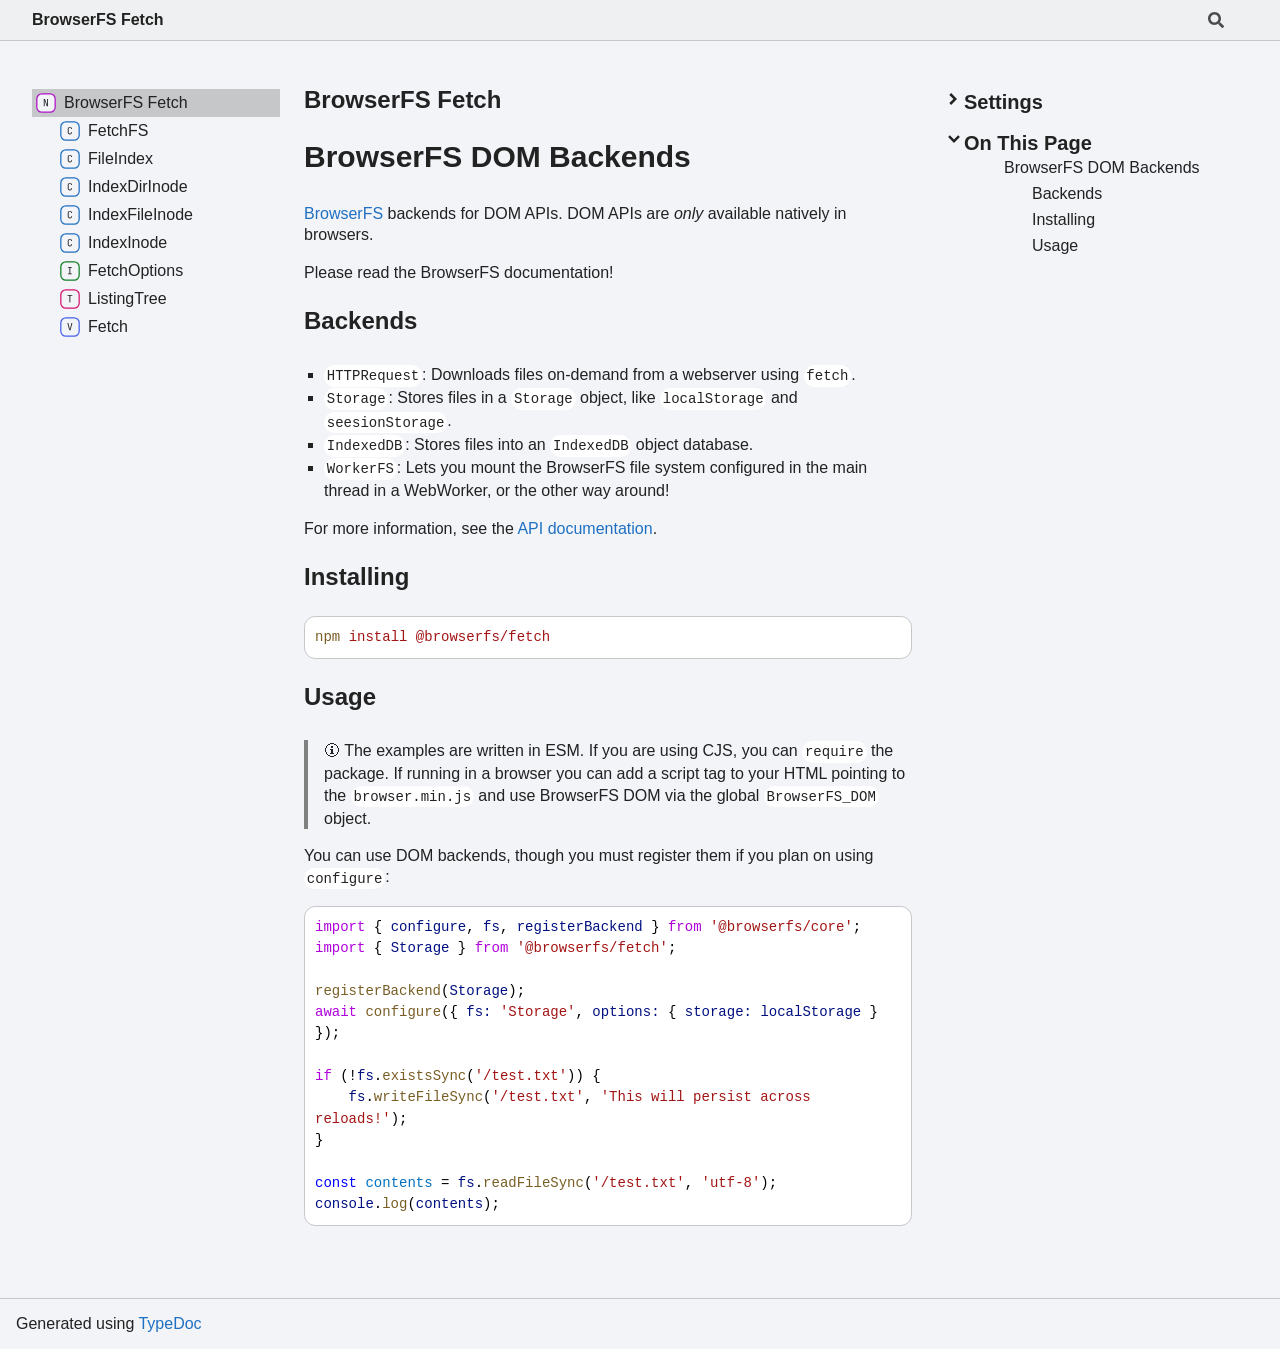
==== index.html @ c948e06c "deploy: 701bb5049a7a22f2210afc80b01f58d5bd161c56" ====
<!DOCTYPE html><html class="default" lang="en"><head><meta charSet="utf-8"/><meta http-equiv="x-ua-compatible" content="IE=edge"/><title>BrowserFS Fetch</title><meta name="description" content="Documentation for BrowserFS Fetch"/><meta name="viewport" content="width=device-width, initial-scale=1"/><link rel="stylesheet" href="assets/style.css"/><link rel="stylesheet" href="assets/highlight.css"/><script defer src="assets/main.js"></script><script async src="assets/search.js" id="tsd-search-script"></script><script async src="assets/navigation.js" id="tsd-nav-script"></script></head><body><script>document.documentElement.dataset.theme = localStorage.getItem("tsd-theme") || "os"</script><header class="tsd-page-toolbar">
<div class="tsd-toolbar-contents container">
<div class="table-cell" id="tsd-search" data-base=".">
<div class="field"><label for="tsd-search-field" class="tsd-widget tsd-toolbar-icon search no-caption"><svg width="16" height="16" viewBox="0 0 16 16" fill="none"><use href="#icon-search"></use></svg></label><input type="text" id="tsd-search-field" aria-label="Search"/></div>
<div class="field">
<div id="tsd-toolbar-links"></div></div>
<ul class="results">
<li class="state loading">Preparing search index...</li>
<li class="state failure">The search index is not available</li></ul><a href="index.html" class="title">BrowserFS Fetch</a></div>
<div class="table-cell" id="tsd-widgets"><a href="#" class="tsd-widget tsd-toolbar-icon menu no-caption" data-toggle="menu" aria-label="Menu"><svg width="16" height="16" viewBox="0 0 16 16" fill="none"><use href="#icon-menu"></use></svg></a></div></div></header>
<div class="container container-main">
<div class="col-content">
<div class="tsd-page-title">
<h2>BrowserFS Fetch</h2></div>
<div class="tsd-panel tsd-typography"><a id="md:browserfs-dom-backends" class="tsd-anchor"></a><h1><a href="#md:browserfs-dom-backends">BrowserFS DOM Backends</a></h1><p><a href="https://github.com/browser-fs/core">BrowserFS</a> backends for DOM APIs. DOM APIs are <em>only</em> available natively in browsers.</p>
<p>Please read the BrowserFS documentation!</p>
<a id="md:backends" class="tsd-anchor"></a><h2><a href="#md:backends">Backends</a></h2><ul>
<li><code>HTTPRequest</code>: Downloads files on-demand from a webserver using <code>fetch</code>.</li>
<li><code>Storage</code>: Stores files in a <code>Storage</code> object, like <code>localStorage</code> and <code>seesionStorage</code>.</li>
<li><code>IndexedDB</code>: Stores files into an <code>IndexedDB</code> object database.</li>
<li><code>WorkerFS</code>: Lets you mount the BrowserFS file system configured in the main thread in a WebWorker, or the other way around!</li>
</ul>
<p>For more information, see the <a href="https://browser-fs.github.io/dom">API documentation</a>.</p>
<a id="md:installing" class="tsd-anchor"></a><h2><a href="#md:installing">Installing</a></h2><pre><code class="language-sh"><span class="hl-0">npm</span><span class="hl-1"> </span><span class="hl-2">install</span><span class="hl-1"> </span><span class="hl-2">@browserfs/fetch</span>
</code><button>Copy</button></pre>
<a id="md:usage" class="tsd-anchor"></a><h2><a href="#md:usage">Usage</a></h2><blockquote>
<p>🛈 The examples are written in ESM. If you are using CJS, you can <code>require</code> the package. If running in a browser you can add a script tag to your HTML pointing to the <code>browser.min.js</code> and use BrowserFS DOM via the global <code>BrowserFS_DOM</code> object.</p>
</blockquote>
<p>You can use DOM backends, though you must register them if you plan on using <code>configure</code>:</p>
<pre><code class="language-js"><span class="hl-3">import</span><span class="hl-1"> { </span><span class="hl-4">configure</span><span class="hl-1">, </span><span class="hl-4">fs</span><span class="hl-1">, </span><span class="hl-4">registerBackend</span><span class="hl-1"> } </span><span class="hl-3">from</span><span class="hl-1"> </span><span class="hl-2">&#39;@browserfs/core&#39;</span><span class="hl-1">;</span><br/><span class="hl-3">import</span><span class="hl-1"> { </span><span class="hl-4">Storage</span><span class="hl-1"> } </span><span class="hl-3">from</span><span class="hl-1"> </span><span class="hl-2">&#39;@browserfs/fetch&#39;</span><span class="hl-1">;</span><br/><br/><span class="hl-0">registerBackend</span><span class="hl-1">(</span><span class="hl-4">Storage</span><span class="hl-1">);</span><br/><span class="hl-3">await</span><span class="hl-1"> </span><span class="hl-0">configure</span><span class="hl-1">({ </span><span class="hl-4">fs:</span><span class="hl-1"> </span><span class="hl-2">&#39;Storage&#39;</span><span class="hl-1">, </span><span class="hl-4">options:</span><span class="hl-1"> { </span><span class="hl-4">storage:</span><span class="hl-1"> </span><span class="hl-4">localStorage</span><span class="hl-1"> } });</span><br/><br/><span class="hl-3">if</span><span class="hl-1"> (!</span><span class="hl-4">fs</span><span class="hl-1">.</span><span class="hl-0">existsSync</span><span class="hl-1">(</span><span class="hl-2">&#39;/test.txt&#39;</span><span class="hl-1">)) {</span><br/><span class="hl-1">    </span><span class="hl-4">fs</span><span class="hl-1">.</span><span class="hl-0">writeFileSync</span><span class="hl-1">(</span><span class="hl-2">&#39;/test.txt&#39;</span><span class="hl-1">, </span><span class="hl-2">&#39;This will persist across reloads!&#39;</span><span class="hl-1">);</span><br/><span class="hl-1">}</span><br/><br/><span class="hl-5">const</span><span class="hl-1"> </span><span class="hl-6">contents</span><span class="hl-1"> = </span><span class="hl-4">fs</span><span class="hl-1">.</span><span class="hl-0">readFileSync</span><span class="hl-1">(</span><span class="hl-2">&#39;/test.txt&#39;</span><span class="hl-1">, </span><span class="hl-2">&#39;utf-8&#39;</span><span class="hl-1">);</span><br/><span class="hl-4">console</span><span class="hl-1">.</span><span class="hl-0">log</span><span class="hl-1">(</span><span class="hl-4">contents</span><span class="hl-1">);</span>
</code><button>Copy</button></pre>
</div></div>
<div class="col-sidebar">
<div class="page-menu">
<div class="tsd-navigation settings">
<details class="tsd-index-accordion"><summary class="tsd-accordion-summary">
<h3><svg width="20" height="20" viewBox="0 0 24 24" fill="none"><use href="#icon-chevronDown"></use></svg>Settings</h3></summary>
<div class="tsd-accordion-details">
<div class="tsd-filter-visibility">
<h4 class="uppercase">Member Visibility</h4><form>
<ul id="tsd-filter-options">
<li class="tsd-filter-item"><label class="tsd-filter-input"><input type="checkbox" id="tsd-filter-protected" name="protected"/><svg width="32" height="32" viewBox="0 0 32 32" aria-hidden="true"><use href="#icon-checkbox"></use></svg><span>Protected</span></label></li>
<li class="tsd-filter-item"><label class="tsd-filter-input"><input type="checkbox" id="tsd-filter-private" name="private"/><svg width="32" height="32" viewBox="0 0 32 32" aria-hidden="true"><use href="#icon-checkbox"></use></svg><span>Private</span></label></li>
<li class="tsd-filter-item"><label class="tsd-filter-input"><input type="checkbox" id="tsd-filter-inherited" name="inherited" checked/><svg width="32" height="32" viewBox="0 0 32 32" aria-hidden="true"><use href="#icon-checkbox"></use></svg><span>Inherited</span></label></li>
<li class="tsd-filter-item"><label class="tsd-filter-input"><input type="checkbox" id="tsd-filter-external" name="external"/><svg width="32" height="32" viewBox="0 0 32 32" aria-hidden="true"><use href="#icon-checkbox"></use></svg><span>External</span></label></li></ul></form></div>
<div class="tsd-theme-toggle">
<h4 class="uppercase">Theme</h4><select id="tsd-theme"><option value="os">OS</option><option value="light">Light</option><option value="dark">Dark</option></select></div></div></details></div>
<details open class="tsd-index-accordion tsd-page-navigation"><summary class="tsd-accordion-summary">
<h3><svg width="20" height="20" viewBox="0 0 24 24" fill="none"><use href="#icon-chevronDown"></use></svg>On This Page</h3></summary>
<div class="tsd-accordion-details">
<ul>
<li>
<ul>
<li><a href="#md:browserfs-dom-backends"><span>BrowserFS DOM <wbr/>Backends</span></a></li>
<li>
<ul>
<li><a href="#md:backends"><span>Backends</span></a></li>
<li><a href="#md:installing"><span>Installing</span></a></li>
<li><a href="#md:usage"><span>Usage</span></a></li></ul></li></ul></li></ul></div></details></div>
<div class="site-menu">
<nav class="tsd-navigation"><a href="modules.html" class="current"><svg class="tsd-kind-icon" viewBox="0 0 24 24"><use href="#icon-1"></use></svg><span>BrowserFS Fetch</span></a>
<ul class="tsd-small-nested-navigation" id="tsd-nav-container" data-base=".">
<li><a href="classes/FetchFS.html"><svg class="tsd-kind-icon" viewBox="0 0 24 24"><use href="#icon-128"></use></svg>FetchFS</a></li>
<li><a href="classes/FileIndex.html"><svg class="tsd-kind-icon" viewBox="0 0 24 24"><use href="#icon-128"></use></svg>FileIndex</a></li>
<li><a href="classes/IndexDirInode.html"><svg class="tsd-kind-icon" viewBox="0 0 24 24"><use href="#icon-128"></use></svg>IndexDirInode</a></li>
<li><a href="classes/IndexFileInode.html"><svg class="tsd-kind-icon" viewBox="0 0 24 24"><use href="#icon-128"></use></svg>IndexFileInode</a></li>
<li><a href="classes/IndexInode.html"><svg class="tsd-kind-icon" viewBox="0 0 24 24"><use href="#icon-128"></use></svg>IndexInode</a></li>
<li><a href="interfaces/FetchOptions.html"><svg class="tsd-kind-icon" viewBox="0 0 24 24"><use href="#icon-256"></use></svg>FetchOptions</a></li>
<li><a href="types/ListingTree.html"><svg class="tsd-kind-icon" viewBox="0 0 24 24"><use href="#icon-2097152"></use></svg>ListingTree</a></li>
<li><a href="variables/Fetch.html"><svg class="tsd-kind-icon" viewBox="0 0 24 24"><use href="#icon-32"></use></svg>Fetch</a></li></ul></nav></div></div></div>
<div class="tsd-generator">
<p>Generated using <a href="https://typedoc.org/" rel="noopener" target="_blank">TypeDoc</a></p></div>
<div class="overlay"></div><svg style="display: none"><g id="icon-1"><rect fill="var(--color-icon-background)" stroke="var(--color-ts-namespace)" stroke-width="1.5" x="1" y="1" width="22" height="22" rx="6"></rect><path d="M9.33 16V7.24H10.77L13.446 14.74C13.43 14.54 13.41 14.296 13.386 14.008C13.37 13.712 13.354 13.404 13.338 13.084C13.33 12.756 13.326 12.448 13.326 12.16V7.24H14.37V16H12.93L10.266 8.5C10.282 8.692 10.298 8.936 10.314 9.232C10.33 9.52 10.342 9.828 10.35 10.156C10.366 10.476 10.374 10.784 10.374 11.08V16H9.33Z" fill="var(--color-text)"></path></g><g id="icon-2"><rect fill="var(--color-icon-background)" stroke="var(--color-ts-namespace)" stroke-width="1.5" x="1" y="1" width="22" height="22" rx="6"></rect><path d="M9.33 16V7.24H10.77L13.446 14.74C13.43 14.54 13.41 14.296 13.386 14.008C13.37 13.712 13.354 13.404 13.338 13.084C13.33 12.756 13.326 12.448 13.326 12.16V7.24H14.37V16H12.93L10.266 8.5C10.282 8.692 10.298 8.936 10.314 9.232C10.33 9.52 10.342 9.828 10.35 10.156C10.366 10.476 10.374 10.784 10.374 11.08V16H9.33Z" fill="var(--color-text)"></path></g><g id="icon-4"><rect fill="var(--color-icon-background)" stroke="var(--color-ts-namespace)" stroke-width="1.5" x="1" y="1" width="22" height="22" rx="6"></rect><path d="M9.33 16V7.24H10.77L13.446 14.74C13.43 14.54 13.41 14.296 13.386 14.008C13.37 13.712 13.354 13.404 13.338 13.084C13.33 12.756 13.326 12.448 13.326 12.16V7.24H14.37V16H12.93L10.266 8.5C10.282 8.692 10.298 8.936 10.314 9.232C10.33 9.52 10.342 9.828 10.35 10.156C10.366 10.476 10.374 10.784 10.374 11.08V16H9.33Z" fill="var(--color-text)"></path></g><g id="icon-8"><rect fill="var(--color-icon-background)" stroke="var(--color-ts-enum)" stroke-width="1.5" x="1" y="1" width="22" height="22" rx="6"></rect><path d="M9.45 16V7.24H14.49V8.224H10.518V10.936H14.07V11.908H10.518V15.016H14.49V16H9.45Z" fill="var(--color-text)"></path></g><g id="icon-16"><rect fill="var(--color-icon-background)" stroke="#FF984D" stroke-width="1.5" x="1" y="1" width="22" height="22" rx="12"></rect><path d="M9.354 16V7.24H12.174C12.99 7.24 13.638 7.476 14.118 7.948C14.606 8.412 14.85 9.036 14.85 9.82C14.85 10.604 14.606 11.232 14.118 11.704C13.638 12.168 12.99 12.4 12.174 12.4H10.434V16H9.354ZM10.434 11.428H12.174C12.646 11.428 13.022 11.284 13.302 10.996C13.59 10.7 13.734 10.308 13.734 9.82C13.734 9.324 13.59 8.932 13.302 8.644C13.022 8.356 12.646 8.212 12.174 8.212H10.434V11.428Z" fill="var(--color-text)"></path></g><g id="icon-32"><rect fill="var(--color-icon-background)" stroke="var(--color-ts-variable)" stroke-width="1.5" x="1" y="1" width="22" height="22" rx="6"></rect><path d="M11.106 16L8.85 7.24H9.966L11.454 13.192C11.558 13.608 11.646 13.996 11.718 14.356C11.79 14.708 11.842 14.976 11.874 15.16C11.906 14.976 11.954 14.708 12.018 14.356C12.09 13.996 12.178 13.608 12.282 13.192L13.758 7.24H14.85L12.582 16H11.106Z" fill="var(--color-text)"></path></g><g id="icon-64"><rect fill="var(--color-icon-background)" stroke="var(--color-ts-function)" stroke-width="1.5" x="1" y="1" width="22" height="22" rx="6"></rect><path d="M9.39 16V7.24H14.55V8.224H10.446V11.128H14.238V12.112H10.47V16H9.39Z" fill="var(--color-text)"></path></g><g id="icon-128"><rect fill="var(--color-icon-background)" stroke="var(--color-ts-class)" stroke-width="1.5" x="1" y="1" width="22" height="22" rx="6"></rect><path d="M11.898 16.1201C11.098 16.1201 10.466 15.8961 10.002 15.4481C9.53803 15.0001 9.30603 14.3841 9.30603 13.6001V9.64012C9.30603 8.85612 9.53803 8.24012 10.002 7.79212C10.466 7.34412 11.098 7.12012 11.898 7.12012C12.682 7.12012 13.306 7.34812 13.77 7.80412C14.234 8.25212 14.466 8.86412 14.466 9.64012H13.386C13.386 9.14412 13.254 8.76412 12.99 8.50012C12.734 8.22812 12.37 8.09212 11.898 8.09212C11.426 8.09212 11.054 8.22412 10.782 8.48812C10.518 8.75212 10.386 9.13212 10.386 9.62812V13.6001C10.386 14.0961 10.518 14.4801 10.782 14.7521C11.054 15.0161 11.426 15.1481 11.898 15.1481C12.37 15.1481 12.734 15.0161 12.99 14.7521C13.254 14.4801 13.386 14.0961 13.386 13.6001H14.466C14.466 14.3761 14.234 14.9921 13.77 15.4481C13.306 15.8961 12.682 16.1201 11.898 16.1201Z" fill="var(--color-text)"></path></g><g id="icon-256"><rect fill="var(--color-icon-background)" stroke="var(--color-ts-interface)" stroke-width="1.5" x="1" y="1" width="22" height="22" rx="6"></rect><path d="M9.51 16V15.016H11.298V8.224H9.51V7.24H14.19V8.224H12.402V15.016H14.19V16H9.51Z" fill="var(--color-text)"></path></g><g id="icon-512"><rect fill="var(--color-icon-background)" stroke="#4D7FFF" stroke-width="1.5" x="1" y="1" width="22" height="22" rx="12"></rect><path d="M11.898 16.1201C11.098 16.1201 10.466 15.8961 10.002 15.4481C9.53803 15.0001 9.30603 14.3841 9.30603 13.6001V9.64012C9.30603 8.85612 9.53803 8.24012 10.002 7.79212C10.466 7.34412 11.098 7.12012 11.898 7.12012C12.682 7.12012 13.306 7.34812 13.77 7.80412C14.234 8.25212 14.466 8.86412 14.466 9.64012H13.386C13.386 9.14412 13.254 8.76412 12.99 8.50012C12.734 8.22812 12.37 8.09212 11.898 8.09212C11.426 8.09212 11.054 8.22412 10.782 8.48812C10.518 8.75212 10.386 9.13212 10.386 9.62812V13.6001C10.386 14.0961 10.518 14.4801 10.782 14.7521C11.054 15.0161 11.426 15.1481 11.898 15.1481C12.37 15.1481 12.734 15.0161 12.99 14.7521C13.254 14.4801 13.386 14.0961 13.386 13.6001H14.466C14.466 14.3761 14.234 14.9921 13.77 15.4481C13.306 15.8961 12.682 16.1201 11.898 16.1201Z" fill="var(--color-text)"></path></g><g id="icon-1024"><rect fill="var(--color-icon-background)" stroke="#FF984D" stroke-width="1.5" x="1" y="1" width="22" height="22" rx="12"></rect><path d="M9.354 16V7.24H12.174C12.99 7.24 13.638 7.476 14.118 7.948C14.606 8.412 14.85 9.036 14.85 9.82C14.85 10.604 14.606 11.232 14.118 11.704C13.638 12.168 12.99 12.4 12.174 12.4H10.434V16H9.354ZM10.434 11.428H12.174C12.646 11.428 13.022 11.284 13.302 10.996C13.59 10.7 13.734 10.308 13.734 9.82C13.734 9.324 13.59 8.932 13.302 8.644C13.022 8.356 12.646 8.212 12.174 8.212H10.434V11.428Z" fill="var(--color-text)"></path></g><g id="icon-2048"><rect fill="var(--color-icon-background)" stroke="#FF4DB8" stroke-width="1.5" x="1" y="1" width="22" height="22" rx="12"></rect><path d="M9.162 16V7.24H10.578L11.514 10.072C11.602 10.328 11.674 10.584 11.73 10.84C11.794 11.088 11.842 11.28 11.874 11.416C11.906 11.28 11.954 11.088 12.018 10.84C12.082 10.584 12.154 10.324 12.234 10.06L13.122 7.24H14.538V16H13.482V12.82C13.482 12.468 13.49 12.068 13.506 11.62C13.53 11.172 13.558 10.716 13.59 10.252C13.622 9.78 13.654 9.332 13.686 8.908C13.726 8.476 13.762 8.1 13.794 7.78L12.366 12.16H11.334L9.894 7.78C9.934 8.092 9.97 8.456 10.002 8.872C10.042 9.28 10.078 9.716 10.11 10.18C10.142 10.636 10.166 11.092 10.182 11.548C10.206 12.004 10.218 12.428 10.218 12.82V16H9.162Z" fill="var(--color-text)"></path></g><g id="icon-4096"><rect fill="var(--color-icon-background)" stroke="var(--color-ts-function)" stroke-width="1.5" x="1" y="1" width="22" height="22" rx="6"></rect><path d="M9.39 16V7.24H14.55V8.224H10.446V11.128H14.238V12.112H10.47V16H9.39Z" fill="var(--color-text)"></path></g><g id="icon-8192"><rect fill="var(--color-icon-background)" stroke="#FF984D" stroke-width="1.5" x="1" y="1" width="22" height="22" rx="12"></rect><path d="M9.354 16V7.24H12.174C12.99 7.24 13.638 7.476 14.118 7.948C14.606 8.412 14.85 9.036 14.85 9.82C14.85 10.604 14.606 11.232 14.118 11.704C13.638 12.168 12.99 12.4 12.174 12.4H10.434V16H9.354ZM10.434 11.428H12.174C12.646 11.428 13.022 11.284 13.302 10.996C13.59 10.7 13.734 10.308 13.734 9.82C13.734 9.324 13.59 8.932 13.302 8.644C13.022 8.356 12.646 8.212 12.174 8.212H10.434V11.428Z" fill="var(--color-text)"></path></g><g id="icon-16384"><rect fill="var(--color-icon-background)" stroke="#4D7FFF" stroke-width="1.5" x="1" y="1" width="22" height="22" rx="12"></rect><path d="M11.898 16.1201C11.098 16.1201 10.466 15.8961 10.002 15.4481C9.53803 15.0001 9.30603 14.3841 9.30603 13.6001V9.64012C9.30603 8.85612 9.53803 8.24012 10.002 7.79212C10.466 7.34412 11.098 7.12012 11.898 7.12012C12.682 7.12012 13.306 7.34812 13.77 7.80412C14.234 8.25212 14.466 8.86412 14.466 9.64012H13.386C13.386 9.14412 13.254 8.76412 12.99 8.50012C12.734 8.22812 12.37 8.09212 11.898 8.09212C11.426 8.09212 11.054 8.22412 10.782 8.48812C10.518 8.75212 10.386 9.13212 10.386 9.62812V13.6001C10.386 14.0961 10.518 14.4801 10.782 14.7521C11.054 15.0161 11.426 15.1481 11.898 15.1481C12.37 15.1481 12.734 15.0161 12.99 14.7521C13.254 14.4801 13.386 14.0961 13.386 13.6001H14.466C14.466 14.3761 14.234 14.9921 13.77 15.4481C13.306 15.8961 12.682 16.1201 11.898 16.1201Z" fill="var(--color-text)"></path></g><g id="icon-32768"><rect fill="var(--color-icon-background)" stroke="#FF984D" stroke-width="1.5" x="1" y="1" width="22" height="22" rx="12"></rect><path d="M9.354 16V7.24H12.174C12.99 7.24 13.638 7.476 14.118 7.948C14.606 8.412 14.85 9.036 14.85 9.82C14.85 10.604 14.606 11.232 14.118 11.704C13.638 12.168 12.99 12.4 12.174 12.4H10.434V16H9.354ZM10.434 11.428H12.174C12.646 11.428 13.022 11.284 13.302 10.996C13.59 10.7 13.734 10.308 13.734 9.82C13.734 9.324 13.59 8.932 13.302 8.644C13.022 8.356 12.646 8.212 12.174 8.212H10.434V11.428Z" fill="var(--color-text)"></path></g><g id="icon-65536"><rect fill="var(--color-icon-background)" stroke="var(--color-ts-type-alias)" stroke-width="1.5" x="1" y="1" width="22" height="22" rx="6"></rect><path d="M11.31 16V8.224H8.91V7.24H14.79V8.224H12.39V16H11.31Z" fill="var(--color-text)"></path></g><g id="icon-131072"><rect fill="var(--color-icon-background)" stroke="var(--color-ts-type-alias)" stroke-width="1.5" x="1" y="1" width="22" height="22" rx="6"></rect><path d="M11.31 16V8.224H8.91V7.24H14.79V8.224H12.39V16H11.31Z" fill="var(--color-text)"></path></g><g id="icon-262144"><rect fill="var(--color-icon-background)" stroke="#FF4D4D" stroke-width="1.5" x="1" y="1" width="22" height="22" rx="12"></rect><path d="M8.85 16L11.13 7.24H12.582L14.85 16H13.758L13.182 13.672H10.53L9.954 16H8.85ZM10.746 12.76H12.954L12.282 10.06C12.154 9.548 12.054 9.12 11.982 8.776C11.91 8.432 11.866 8.208 11.85 8.104C11.834 8.208 11.79 8.432 11.718 8.776C11.646 9.12 11.546 9.544 11.418 10.048L10.746 12.76Z" fill="var(--color-text)"></path></g><g id="icon-524288"><rect fill="var(--color-icon-background)" stroke="#FF4D4D" stroke-width="1.5" x="1" y="1" width="22" height="22" rx="12"></rect><path d="M8.85 16L11.13 7.24H12.582L14.85 16H13.758L13.182 13.672H10.53L9.954 16H8.85ZM10.746 12.76H12.954L12.282 10.06C12.154 9.548 12.054 9.12 11.982 8.776C11.91 8.432 11.866 8.208 11.85 8.104C11.834 8.208 11.79 8.432 11.718 8.776C11.646 9.12 11.546 9.544 11.418 10.048L10.746 12.76Z" fill="var(--color-text)"></path></g><g id="icon-1048576"><rect fill="var(--color-icon-background)" stroke="#FF4D4D" stroke-width="1.5" x="1" y="1" width="22" height="22" rx="12"></rect><path d="M8.85 16L11.13 7.24H12.582L14.85 16H13.758L13.182 13.672H10.53L9.954 16H8.85ZM10.746 12.76H12.954L12.282 10.06C12.154 9.548 12.054 9.12 11.982 8.776C11.91 8.432 11.866 8.208 11.85 8.104C11.834 8.208 11.79 8.432 11.718 8.776C11.646 9.12 11.546 9.544 11.418 10.048L10.746 12.76Z" fill="var(--color-text)"></path></g><g id="icon-2097152"><rect fill="var(--color-icon-background)" stroke="var(--color-ts-type-alias)" stroke-width="1.5" x="1" y="1" width="22" height="22" rx="6"></rect><path d="M11.31 16V8.224H8.91V7.24H14.79V8.224H12.39V16H11.31Z" fill="var(--color-text)"></path></g><g id="icon-4194304"><rect fill="var(--color-icon-background)" stroke="#FF4D82" stroke-width="1.5" x="1" y="1" width="22" height="22" rx="12"></rect><path d="M10.354 17V8.24H13.066C13.586 8.24 14.042 8.348 14.434 8.564C14.826 8.772 15.13 9.064 15.346 9.44C15.562 9.816 15.67 10.256 15.67 10.76C15.67 11.352 15.514 11.86 15.202 12.284C14.898 12.708 14.482 13 13.954 13.16L15.79 17H14.518L12.838 13.28H11.434V17H10.354ZM11.434 12.308H13.066C13.514 12.308 13.874 12.168 14.146 11.888C14.418 11.6 14.554 11.224 14.554 10.76C14.554 10.288 14.418 9.912 14.146 9.632C13.874 9.352 13.514 9.212 13.066 9.212H11.434V12.308Z" fill="var(--color-text)"></path></g><g id="icon-chevronDown"><path d="M4.93896 8.531L12 15.591L19.061 8.531L16.939 6.409L12 11.349L7.06098 6.409L4.93896 8.531Z" fill="var(--color-text)"></path></g><g id="icon-chevronSmall"><path d="M1.5 5.50969L8 11.6609L14.5 5.50969L12.5466 3.66086L8 7.96494L3.45341 3.66086L1.5 5.50969Z" fill="var(--color-text)"></path></g><g id="icon-checkbox"><rect class="tsd-checkbox-background" width="30" height="30" x="1" y="1" rx="6" fill="none"></rect><path class="tsd-checkbox-checkmark" d="M8.35422 16.8214L13.2143 21.75L24.6458 10.25" stroke="none" stroke-width="3.5" stroke-linejoin="round" fill="none"></path></g><g id="icon-menu"><rect x="1" y="3" width="14" height="2" fill="var(--color-text)"></rect><rect x="1" y="7" width="14" height="2" fill="var(--color-text)"></rect><rect x="1" y="11" width="14" height="2" fill="var(--color-text)"></rect></g><g id="icon-search"><path d="M15.7824 13.833L12.6666 10.7177C12.5259 10.5771 12.3353 10.499 12.1353 10.499H11.6259C12.4884 9.39596 13.001 8.00859 13.001 6.49937C13.001 2.90909 10.0914 0 6.50048 0C2.90959 0 0 2.90909 0 6.49937C0 10.0896 2.90959 12.9987 6.50048 12.9987C8.00996 12.9987 9.39756 12.4863 10.5008 11.6239V12.1332C10.5008 12.3332 10.5789 12.5238 10.7195 12.6644L13.8354 15.7797C14.1292 16.0734 14.6042 16.0734 14.8948 15.7797L15.7793 14.8954C16.0731 14.6017 16.0731 14.1267 15.7824 13.833ZM6.50048 10.499C4.29094 10.499 2.50018 8.71165 2.50018 6.49937C2.50018 4.29021 4.28781 2.49976 6.50048 2.49976C8.71001 2.49976 10.5008 4.28708 10.5008 6.49937C10.5008 8.70852 8.71314 10.499 6.50048 10.499Z" fill="var(--color-text)"></path></g><g id="icon-anchor"><g stroke-width="2" stroke="currentColor" fill="none" stroke-linecap="round" stroke-linejoin="round"><path stroke="none" d="M0 0h24v24H0z" fill="none"></path><path d="M10 14a3.5 3.5 0 0 0 5 0l4 -4a3.5 3.5 0 0 0 -5 -5l-.5 .5"></path><path d="M14 10a3.5 3.5 0 0 0 -5 0l-4 4a3.5 3.5 0 0 0 5 5l.5 -.5"></path></g></g></svg></body></html>
---- assets/style.css ----
:root {
    /* Light */
    --light-color-background: #f2f4f8;
    --light-color-background-secondary: #eff0f1;
    --light-color-warning-text: #222;
    --light-color-background-warning: #e6e600;
    --light-color-icon-background: var(--light-color-background);
    --light-color-accent: #c5c7c9;
    --light-color-active-menu-item: var(--light-color-accent);
    --light-color-text: #222;
    --light-color-text-aside: #6e6e6e;
    --light-color-link: #1f70c2;

    --light-color-ts-project: #b111c9;
    --light-color-ts-module: var(--light-color-ts-project);
    --light-color-ts-namespace: var(--light-color-ts-project);
    --light-color-ts-enum: #7e6f15;
    --light-color-ts-enum-member: var(--light-color-ts-enum);
    --light-color-ts-variable: #4760ec;
    --light-color-ts-function: #572be7;
    --light-color-ts-class: #1f70c2;
    --light-color-ts-interface: #108024;
    --light-color-ts-constructor: var(--light-color-ts-class);
    --light-color-ts-property: var(--light-color-ts-variable);
    --light-color-ts-method: var(--light-color-ts-function);
    --light-color-ts-call-signature: var(--light-color-ts-method);
    --light-color-ts-index-signature: var(--light-color-ts-property);
    --light-color-ts-constructor-signature: var(--light-color-ts-constructor);
    --light-color-ts-parameter: var(--light-color-ts-variable);
    /* type literal not included as links will never be generated to it */
    --light-color-ts-type-parameter: var(--light-color-ts-type-alias);
    --light-color-ts-accessor: var(--light-color-ts-property);
    --light-color-ts-get-signature: var(--light-color-ts-accessor);
    --light-color-ts-set-signature: var(--light-color-ts-accessor);
    --light-color-ts-type-alias: #d51270;
    /* reference not included as links will be colored with the kind that it points to */

    --light-external-icon: url("data:image/svg+xml;utf8,<svg xmlns='http://www.w3.org/2000/svg' viewBox='0 0 100 100' width='10' height='10'><path fill-opacity='0' stroke='%23000' stroke-width='10' d='m43,35H5v60h60V57M45,5v10l10,10-30,30 20,20 30-30 10,10h10V5z'/></svg>");
    --light-color-scheme: light;

    /* Dark */
    --dark-color-background: #2b2e33;
    --dark-color-background-secondary: #1e2024;
    --dark-color-background-warning: #bebe00;
    --dark-color-warning-text: #222;
    --dark-color-icon-background: var(--dark-color-background-secondary);
    --dark-color-accent: #9096a2;
    --dark-color-active-menu-item: #5d5d6a;
    --dark-color-text: #f5f5f5;
    --dark-color-text-aside: #dddddd;
    --dark-color-link: #00aff4;

    --dark-color-ts-project: #e358ff;
    --dark-color-ts-module: var(--dark-color-ts-project);
    --dark-color-ts-namespace: var(--dark-color-ts-project);
    --dark-color-ts-enum: #f4d93e;
    --dark-color-ts-enum-member: var(--dark-color-ts-enum);
    --dark-color-ts-variable: #798dff;
    --dark-color-ts-function: #a280ff;
    --dark-color-ts-class: #8ac4ff;
    --dark-color-ts-interface: #6cff87;
    --dark-color-ts-constructor: var(--dark-color-ts-class);
    --dark-color-ts-property: var(--dark-color-ts-variable);
    --dark-color-ts-method: var(--dark-color-ts-function);
    --dark-color-ts-call-signature: var(--dark-color-ts-method);
    --dark-color-ts-index-signature: var(--dark-color-ts-property);
    --dark-color-ts-constructor-signature: var(--dark-color-ts-constructor);
    --dark-color-ts-parameter: var(--dark-color-ts-variable);
    /* type literal not included as links will never be generated to it */
    --dark-color-ts-type-parameter: var(--dark-color-ts-type-alias);
    --dark-color-ts-accessor: var(--dark-color-ts-property);
    --dark-color-ts-get-signature: var(--dark-color-ts-accessor);
    --dark-color-ts-set-signature: var(--dark-color-ts-accessor);
    --dark-color-ts-type-alias: #ff6492;
    /* reference not included as links will be colored with the kind that it points to */

    --dark-external-icon: url("data:image/svg+xml;utf8,<svg xmlns='http://www.w3.org/2000/svg' viewBox='0 0 100 100' width='10' height='10'><path fill-opacity='0' stroke='%23fff' stroke-width='10' d='m43,35H5v60h60V57M45,5v10l10,10-30,30 20,20 30-30 10,10h10V5z'/></svg>");
    --dark-color-scheme: dark;
}

@media (prefers-color-scheme: light) {
    :root {
        --color-background: var(--light-color-background);
        --color-background-secondary: var(--light-color-background-secondary);
        --color-background-warning: var(--light-color-background-warning);
        --color-warning-text: var(--light-color-warning-text);
        --color-icon-background: var(--light-color-icon-background);
        --color-accent: var(--light-color-accent);
        --color-active-menu-item: var(--light-color-active-menu-item);
        --color-text: var(--light-color-text);
        --color-text-aside: var(--light-color-text-aside);
        --color-link: var(--light-color-link);

        --color-ts-module: var(--light-color-ts-module);
        --color-ts-namespace: var(--light-color-ts-namespace);
        --color-ts-enum: var(--light-color-ts-enum);
        --color-ts-enum-member: var(--light-color-ts-enum-member);
        --color-ts-variable: var(--light-color-ts-variable);
        --color-ts-function: var(--light-color-ts-function);
        --color-ts-class: var(--light-color-ts-class);
        --color-ts-interface: var(--light-color-ts-interface);
        --color-ts-constructor: var(--light-color-ts-constructor);
        --color-ts-property: var(--light-color-ts-property);
        --color-ts-method: var(--light-color-ts-method);
        --color-ts-call-signature: var(--light-color-ts-call-signature);
        --color-ts-index-signature: var(--light-color-ts-index-signature);
        --color-ts-constructor-signature: var(
            --light-color-ts-constructor-signature
        );
        --color-ts-parameter: var(--light-color-ts-parameter);
        --color-ts-type-parameter: var(--light-color-ts-type-parameter);
        --color-ts-accessor: var(--light-color-ts-accessor);
        --color-ts-get-signature: var(--light-color-ts-get-signature);
        --color-ts-set-signature: var(--light-color-ts-set-signature);
        --color-ts-type-alias: var(--light-color-ts-type-alias);

        --external-icon: var(--light-external-icon);
        --color-scheme: var(--light-color-scheme);
    }
}

@media (prefers-color-scheme: dark) {
    :root {
        --color-background: var(--dark-color-background);
        --color-background-secondary: var(--dark-color-background-secondary);
        --color-background-warning: var(--dark-color-background-warning);
        --color-warning-text: var(--dark-color-warning-text);
        --color-icon-background: var(--dark-color-icon-background);
        --color-accent: var(--dark-color-accent);
        --color-active-menu-item: var(--dark-color-active-menu-item);
        --color-text: var(--dark-color-text);
        --color-text-aside: var(--dark-color-text-aside);
        --color-link: var(--dark-color-link);

        --color-ts-module: var(--dark-color-ts-module);
        --color-ts-namespace: var(--dark-color-ts-namespace);
        --color-ts-enum: var(--dark-color-ts-enum);
        --color-ts-enum-member: var(--dark-color-ts-enum-member);
        --color-ts-variable: var(--dark-color-ts-variable);
        --color-ts-function: var(--dark-color-ts-function);
        --color-ts-class: var(--dark-color-ts-class);
        --color-ts-interface: var(--dark-color-ts-interface);
        --color-ts-constructor: var(--dark-color-ts-constructor);
        --color-ts-property: var(--dark-color-ts-property);
        --color-ts-method: var(--dark-color-ts-method);
        --color-ts-call-signature: var(--dark-color-ts-call-signature);
        --color-ts-index-signature: var(--dark-color-ts-index-signature);
        --color-ts-constructor-signature: var(
            --dark-color-ts-constructor-signature
        );
        --color-ts-parameter: var(--dark-color-ts-parameter);
        --color-ts-type-parameter: var(--dark-color-ts-type-parameter);
        --color-ts-accessor: var(--dark-color-ts-accessor);
        --color-ts-get-signature: var(--dark-color-ts-get-signature);
        --color-ts-set-signature: var(--dark-color-ts-set-signature);
        --color-ts-type-alias: var(--dark-color-ts-type-alias);

        --external-icon: var(--dark-external-icon);
        --color-scheme: var(--dark-color-scheme);
    }
}

html {
    color-scheme: var(--color-scheme);
}

body {
    margin: 0;
}

:root[data-theme="light"] {
    --color-background: var(--light-color-background);
    --color-background-secondary: var(--light-color-background-secondary);
    --color-background-warning: var(--light-color-background-warning);
    --color-warning-text: var(--light-color-warning-text);
    --color-icon-background: var(--light-color-icon-background);
    --color-accent: var(--light-color-accent);
    --color-active-menu-item: var(--light-color-active-menu-item);
    --color-text: var(--light-color-text);
    --color-text-aside: var(--light-color-text-aside);
    --color-link: var(--light-color-link);

    --color-ts-module: var(--light-color-ts-module);
    --color-ts-namespace: var(--light-color-ts-namespace);
    --color-ts-enum: var(--light-color-ts-enum);
    --color-ts-enum-member: var(--light-color-ts-enum-member);
    --color-ts-variable: var(--light-color-ts-variable);
    --color-ts-function: var(--light-color-ts-function);
    --color-ts-class: var(--light-color-ts-class);
    --color-ts-interface: var(--light-color-ts-interface);
    --color-ts-constructor: var(--light-color-ts-constructor);
    --color-ts-property: var(--light-color-ts-property);
    --color-ts-method: var(--light-color-ts-method);
    --color-ts-call-signature: var(--light-color-ts-call-signature);
    --color-ts-index-signature: var(--light-color-ts-index-signature);
    --color-ts-constructor-signature: var(
        --light-color-ts-constructor-signature
    );
    --color-ts-parameter: var(--light-color-ts-parameter);
    --color-ts-type-parameter: var(--light-color-ts-type-parameter);
    --color-ts-accessor: var(--light-color-ts-accessor);
    --color-ts-get-signature: var(--light-color-ts-get-signature);
    --color-ts-set-signature: var(--light-color-ts-set-signature);
    --color-ts-type-alias: var(--light-color-ts-type-alias);

    --external-icon: var(--light-external-icon);
    --color-scheme: var(--light-color-scheme);
}

:root[data-theme="dark"] {
    --color-background: var(--dark-color-background);
    --color-background-secondary: var(--dark-color-background-secondary);
    --color-background-warning: var(--dark-color-background-warning);
    --color-warning-text: var(--dark-color-warning-text);
    --color-icon-background: var(--dark-color-icon-background);
    --color-accent: var(--dark-color-accent);
    --color-active-menu-item: var(--dark-color-active-menu-item);
    --color-text: var(--dark-color-text);
    --color-text-aside: var(--dark-color-text-aside);
    --color-link: var(--dark-color-link);

    --color-ts-module: var(--dark-color-ts-module);
    --color-ts-namespace: var(--dark-color-ts-namespace);
    --color-ts-enum: var(--dark-color-ts-enum);
    --color-ts-enum-member: var(--dark-color-ts-enum-member);
    --color-ts-variable: var(--dark-color-ts-variable);
    --color-ts-function: var(--dark-color-ts-function);
    --color-ts-class: var(--dark-color-ts-class);
    --color-ts-interface: var(--dark-color-ts-interface);
    --color-ts-constructor: var(--dark-color-ts-constructor);
    --color-ts-property: var(--dark-color-ts-property);
    --color-ts-method: var(--dark-color-ts-method);
    --color-ts-call-signature: var(--dark-color-ts-call-signature);
    --color-ts-index-signature: var(--dark-color-ts-index-signature);
    --color-ts-constructor-signature: var(
        --dark-color-ts-constructor-signature
    );
    --color-ts-parameter: var(--dark-color-ts-parameter);
    --color-ts-type-parameter: var(--dark-color-ts-type-parameter);
    --color-ts-accessor: var(--dark-color-ts-accessor);
    --color-ts-get-signature: var(--dark-color-ts-get-signature);
    --color-ts-set-signature: var(--dark-color-ts-set-signature);
    --color-ts-type-alias: var(--dark-color-ts-type-alias);

    --external-icon: var(--dark-external-icon);
    --color-scheme: var(--dark-color-scheme);
}

.always-visible,
.always-visible .tsd-signatures {
    display: inherit !important;
}

h1,
h2,
h3,
h4,
h5,
h6 {
    line-height: 1.2;
}

h1 > a,
h2 > a,
h3 > a,
h4 > a,
h5 > a,
h6 > a {
    text-decoration: none;
    color: var(--color-text);
}

h1 {
    font-size: 1.875rem;
    margin: 0.67rem 0;
}

h2 {
    font-size: 1.5rem;
    margin: 0.83rem 0;
}

h3 {
    font-size: 1.25rem;
    margin: 1rem 0;
}

h4 {
    font-size: 1.05rem;
    margin: 1.33rem 0;
}

h5 {
    font-size: 1rem;
    margin: 1.5rem 0;
}

h6 {
    font-size: 0.875rem;
    margin: 2.33rem 0;
}

.uppercase {
    text-transform: uppercase;
}

dl,
menu,
ol,
ul {
    margin: 1em 0;
}

dd {
    margin: 0 0 0 40px;
}

.container {
    max-width: 1700px;
    padding: 0 2rem;
}

/* Footer */
.tsd-generator {
    border-top: 1px solid var(--color-accent);
    padding-top: 1rem;
    padding-bottom: 1rem;
    max-height: 3.5rem;
}

.tsd-generator > p {
    margin-top: 0;
    margin-bottom: 0;
    padding: 0 1rem;
}

.container-main {
    margin: 0 auto;
    /* toolbar, footer, margin */
    min-height: calc(100vh - 41px - 56px - 4rem);
}

@keyframes fade-in {
    from {
        opacity: 0;
    }
    to {
        opacity: 1;
    }
}
@keyframes fade-out {
    from {
        opacity: 1;
        visibility: visible;
    }
    to {
        opacity: 0;
    }
}
@keyframes fade-in-delayed {
    0% {
        opacity: 0;
    }
    33% {
        opacity: 0;
    }
    100% {
        opacity: 1;
    }
}
@keyframes fade-out-delayed {
    0% {
        opacity: 1;
        visibility: visible;
    }
    66% {
        opacity: 0;
    }
    100% {
        opacity: 0;
    }
}
@keyframes pop-in-from-right {
    from {
        transform: translate(100%, 0);
    }
    to {
        transform: translate(0, 0);
    }
}
@keyframes pop-out-to-right {
    from {
        transform: translate(0, 0);
        visibility: visible;
    }
    to {
        transform: translate(100%, 0);
    }
}
body {
    background: var(--color-background);
    font-family: "Segoe UI", sans-serif;
    font-size: 16px;
    color: var(--color-text);
}

a {
    color: var(--color-link);
    text-decoration: none;
}
a:hover {
    text-decoration: underline;
}
a.external[target="_blank"] {
    background-image: var(--external-icon);
    background-position: top 3px right;
    background-repeat: no-repeat;
    padding-right: 13px;
}

code,
pre {
    font-family: Menlo, Monaco, Consolas, "Courier New", monospace;
    padding: 0.2em;
    margin: 0;
    font-size: 0.875rem;
    border-radius: 0.8em;
}

pre {
    position: relative;
    white-space: pre;
    white-space: pre-wrap;
    word-wrap: break-word;
    padding: 10px;
    border: 1px solid var(--color-accent);
}
pre code {
    padding: 0;
    font-size: 100%;
}
pre > button {
    position: absolute;
    top: 10px;
    right: 10px;
    opacity: 0;
    transition: opacity 0.1s;
    box-sizing: border-box;
}
pre:hover > button,
pre > button.visible {
    opacity: 1;
}

blockquote {
    margin: 1em 0;
    padding-left: 1em;
    border-left: 4px solid gray;
}

.tsd-typography {
    line-height: 1.333em;
}
.tsd-typography ul {
    list-style: square;
    padding: 0 0 0 20px;
    margin: 0;
}
.tsd-typography .tsd-index-panel h3,
.tsd-index-panel .tsd-typography h3,
.tsd-typography h4,
.tsd-typography h5,
.tsd-typography h6 {
    font-size: 1em;
}
.tsd-typography h5,
.tsd-typography h6 {
    font-weight: normal;
}
.tsd-typography p,
.tsd-typography ul,
.tsd-typography ol {
    margin: 1em 0;
}
.tsd-typography table {
    border-collapse: collapse;
    border: none;
}
.tsd-typography td,
.tsd-typography th {
    padding: 6px 13px;
    border: 1px solid var(--color-accent);
}
.tsd-typography thead,
.tsd-typography tr:nth-child(even) {
    background-color: var(--color-background-secondary);
}

.tsd-breadcrumb {
    margin: 0;
    padding: 0;
    color: var(--color-text-aside);
}
.tsd-breadcrumb a {
    color: var(--color-text-aside);
    text-decoration: none;
}
.tsd-breadcrumb a:hover {
    text-decoration: underline;
}
.tsd-breadcrumb li {
    display: inline;
}
.tsd-breadcrumb li:after {
    content: " / ";
}

.tsd-comment-tags {
    display: flex;
    flex-direction: column;
}
dl.tsd-comment-tag-group {
    display: flex;
    align-items: center;
    overflow: hidden;
    margin: 0.5em 0;
}
dl.tsd-comment-tag-group dt {
    display: flex;
    margin-right: 0.5em;
    font-size: 0.875em;
    font-weight: normal;
}
dl.tsd-comment-tag-group dd {
    margin: 0;
}
code.tsd-tag {
    padding: 0.25em 0.4em;
    border: 0.1em solid var(--color-accent);
    margin-right: 0.25em;
    font-size: 70%;
}
h1 code.tsd-tag:first-of-type {
    margin-left: 0.25em;
}

dl.tsd-comment-tag-group dd:before,
dl.tsd-comment-tag-group dd:after {
    content: " ";
}
dl.tsd-comment-tag-group dd pre,
dl.tsd-comment-tag-group dd:after {
    clear: both;
}
dl.tsd-comment-tag-group p {
    margin: 0;
}

.tsd-panel.tsd-comment .lead {
    font-size: 1.1em;
    line-height: 1.333em;
    margin-bottom: 2em;
}
.tsd-panel.tsd-comment .lead:last-child {
    margin-bottom: 0;
}

.tsd-filter-visibility h4 {
    font-size: 1rem;
    padding-top: 0.75rem;
    padding-bottom: 0.5rem;
    margin: 0;
}
.tsd-filter-item:not(:last-child) {
    margin-bottom: 0.5rem;
}
.tsd-filter-input {
    display: flex;
    width: fit-content;
    width: -moz-fit-content;
    align-items: center;
    user-select: none;
    -webkit-user-select: none;
    -moz-user-select: none;
    -ms-user-select: none;
    cursor: pointer;
}
.tsd-filter-input input[type="checkbox"] {
    cursor: pointer;
    position: absolute;
    width: 1.5em;
    height: 1.5em;
    opacity: 0;
}
.tsd-filter-input input[type="checkbox"]:disabled {
    pointer-events: none;
}
.tsd-filter-input svg {
    cursor: pointer;
    width: 1.5em;
    height: 1.5em;
    margin-right: 0.5em;
    border-radius: 0.33em;
    /* Leaving this at full opacity breaks event listeners on Firefox.
    Don't remove unless you know what you're doing. */
    opacity: 0.99;
}
.tsd-filter-input input[type="checkbox"]:focus + svg {
    transform: scale(0.95);
}
.tsd-filter-input input[type="checkbox"]:focus:not(:focus-visible) + svg {
    transform: scale(1);
}
.tsd-checkbox-background {
    fill: var(--color-accent);
}
input[type="checkbox"]:checked ~ svg .tsd-checkbox-checkmark {
    stroke: var(--color-text);
}
.tsd-filter-input input:disabled ~ svg > .tsd-checkbox-background {
    fill: var(--color-background);
    stroke: var(--color-accent);
    stroke-width: 0.25rem;
}
.tsd-filter-input input:disabled ~ svg > .tsd-checkbox-checkmark {
    stroke: var(--color-accent);
}

.tsd-theme-toggle {
    padding-top: 0.75rem;
}
.tsd-theme-toggle > h4 {
    display: inline;
    vertical-align: middle;
    margin-right: 0.75rem;
}

.tsd-hierarchy {
    list-style: square;
    margin: 0;
}
.tsd-hierarchy .target {
    font-weight: bold;
}

.tsd-panel-group.tsd-index-group {
    margin-bottom: 0;
}
.tsd-index-panel .tsd-index-list {
    list-style: none;
    line-height: 1.333em;
    margin: 0;
    padding: 0.25rem 0 0 0;
    overflow: hidden;
    display: grid;
    grid-template-columns: repeat(3, 1fr);
    column-gap: 1rem;
    grid-template-rows: auto;
}
@media (max-width: 1024px) {
    .tsd-index-panel .tsd-index-list {
        grid-template-columns: repeat(2, 1fr);
    }
}
@media (max-width: 768px) {
    .tsd-index-panel .tsd-index-list {
        grid-template-columns: repeat(1, 1fr);
    }
}
.tsd-index-panel .tsd-index-list li {
    -webkit-page-break-inside: avoid;
    -moz-page-break-inside: avoid;
    -ms-page-break-inside: avoid;
    -o-page-break-inside: avoid;
    page-break-inside: avoid;
}

.tsd-flag {
    display: inline-block;
    padding: 0.25em 0.4em;
    border-radius: 4px;
    color: var(--color-comment-tag-text);
    background-color: var(--color-comment-tag);
    text-indent: 0;
    font-size: 75%;
    line-height: 1;
    font-weight: normal;
}

.tsd-anchor {
    position: relative;
    top: -100px;
}

.tsd-member {
    position: relative;
}
.tsd-member .tsd-anchor + h3 {
    display: flex;
    align-items: center;
    margin-top: 0;
    margin-bottom: 0;
    border-bottom: none;
}

.tsd-navigation.settings {
    margin: 1rem 0;
}
.tsd-navigation > a,
.tsd-navigation .tsd-accordion-summary {
    width: calc(100% - 0.5rem);
}
.tsd-navigation a,
.tsd-navigation summary > span,
.tsd-page-navigation a {
    display: inline-flex;
    align-items: center;
    padding: 0.25rem;
    color: var(--color-text);
    text-decoration: none;
    box-sizing: border-box;
}
.tsd-navigation a.current,
.tsd-page-navigation a.current {
    background: var(--color-active-menu-item);
}
.tsd-navigation a:hover,
.tsd-page-navigation a:hover {
    text-decoration: underline;
}
.tsd-navigation ul,
.tsd-page-navigation ul {
    margin-top: 0;
    margin-bottom: 0;
    padding: 0;
    list-style: none;
}
.tsd-navigation li,
.tsd-page-navigation li {
    padding: 0;
    max-width: 100%;
}
.tsd-nested-navigation {
    margin-left: 3rem;
}
.tsd-nested-navigation > li > details {
    margin-left: -1.5rem;
}
.tsd-small-nested-navigation {
    margin-left: 1.5rem;
}
.tsd-small-nested-navigation > li > details {
    margin-left: -1.5rem;
}

.tsd-nested-navigation > li > a,
.tsd-nested-navigation > li > span {
    width: calc(100% - 1.75rem - 0.5rem);
}

.tsd-page-navigation ul {
    padding-left: 1.75rem;
}

#tsd-sidebar-links a {
    margin-top: 0;
    margin-bottom: 0.5rem;
    line-height: 1.25rem;
}
#tsd-sidebar-links a:last-of-type {
    margin-bottom: 0;
}

a.tsd-index-link {
    padding: 0.25rem 0 !important;
    font-size: 1rem;
    line-height: 1.25rem;
    display: inline-flex;
    align-items: center;
    color: var(--color-text);
}
.tsd-accordion-summary {
    list-style-type: none; /* hide marker on non-safari */
    outline: none; /* broken on safari, so just hide it */
}
.tsd-accordion-summary::-webkit-details-marker {
    display: none; /* hide marker on safari */
}
.tsd-accordion-summary,
.tsd-accordion-summary a {
    user-select: none;
    -moz-user-select: none;
    -webkit-user-select: none;
    -ms-user-select: none;

    cursor: pointer;
}
.tsd-accordion-summary a {
    width: calc(100% - 1.5rem);
}
.tsd-accordion-summary > * {
    margin-top: 0;
    margin-bottom: 0;
    padding-top: 0;
    padding-bottom: 0;
}
.tsd-index-accordion .tsd-accordion-summary > svg {
    margin-left: 0.25rem;
}
.tsd-index-content > :not(:first-child) {
    margin-top: 0.75rem;
}
.tsd-index-heading {
    margin-top: 1.5rem;
    margin-bottom: 0.75rem;
}

.tsd-kind-icon {
    margin-right: 0.5rem;
    width: 1.25rem;
    height: 1.25rem;
    min-width: 1.25rem;
    min-height: 1.25rem;
}
.tsd-kind-icon path {
    transform-origin: center;
    transform: scale(1.1);
}
.tsd-signature > .tsd-kind-icon {
    margin-right: 0.8rem;
}

.tsd-panel {
    margin-bottom: 2.5rem;
}
.tsd-panel.tsd-member {
    margin-bottom: 4rem;
}
.tsd-panel:empty {
    display: none;
}
.tsd-panel > h1,
.tsd-panel > h2,
.tsd-panel > h3 {
    margin: 1.5rem -1.5rem 0.75rem -1.5rem;
    padding: 0 1.5rem 0.75rem 1.5rem;
}
.tsd-panel > h1.tsd-before-signature,
.tsd-panel > h2.tsd-before-signature,
.tsd-panel > h3.tsd-before-signature {
    margin-bottom: 0;
    border-bottom: none;
}

.tsd-panel-group {
    margin: 4rem 0;
}
.tsd-panel-group.tsd-index-group {
    margin: 2rem 0;
}
.tsd-panel-group.tsd-index-group details {
    margin: 2rem 0;
}

#tsd-search {
    transition: background-color 0.2s;
}
#tsd-search .title {
    position: relative;
    z-index: 2;
}
#tsd-search .field {
    position: absolute;
    left: 0;
    top: 0;
    right: 2.5rem;
    height: 100%;
}
#tsd-search .field input {
    box-sizing: border-box;
    position: relative;
    top: -50px;
    z-index: 1;
    width: 100%;
    padding: 0 10px;
    opacity: 0;
    outline: 0;
    border: 0;
    background: transparent;
    color: var(--color-text);
}
#tsd-search .field label {
    position: absolute;
    overflow: hidden;
    right: -40px;
}
#tsd-search .field input,
#tsd-search .title,
#tsd-toolbar-links a {
    transition: opacity 0.2s;
}
#tsd-search .results {
    position: absolute;
    visibility: hidden;
    top: 40px;
    width: 100%;
    margin: 0;
    padding: 0;
    list-style: none;
    box-shadow: 0 0 4px rgba(0, 0, 0, 0.25);
}
#tsd-search .results li {
    background-color: var(--color-background);
    line-height: initial;
    padding: 4px;
}
#tsd-search .results li:nth-child(even) {
    background-color: var(--color-background-secondary);
}
#tsd-search .results li.state {
    display: none;
}
#tsd-search .results li.current:not(.no-results),
#tsd-search .results li:hover:not(.no-results) {
    background-color: var(--color-accent);
}
#tsd-search .results a {
    display: flex;
    align-items: center;
    padding: 0.25rem;
    box-sizing: border-box;
}
#tsd-search .results a:before {
    top: 10px;
}
#tsd-search .results span.parent {
    color: var(--color-text-aside);
    font-weight: normal;
}
#tsd-search.has-focus {
    background-color: var(--color-accent);
}
#tsd-search.has-focus .field input {
    top: 0;
    opacity: 1;
}
#tsd-search.has-focus .title,
#tsd-search.has-focus #tsd-toolbar-links a {
    z-index: 0;
    opacity: 0;
}
#tsd-search.has-focus .results {
    visibility: visible;
}
#tsd-search.loading .results li.state.loading {
    display: block;
}
#tsd-search.failure .results li.state.failure {
    display: block;
}

#tsd-toolbar-links {
    position: absolute;
    top: 0;
    right: 2rem;
    height: 100%;
    display: flex;
    align-items: center;
    justify-content: flex-end;
}
#tsd-toolbar-links a {
    margin-left: 1.5rem;
}
#tsd-toolbar-links a:hover {
    text-decoration: underline;
}

.tsd-signature {
    margin: 0 0 1rem 0;
    padding: 1rem 0.5rem;
    border: 1px solid var(--color-accent);
    font-family: Menlo, Monaco, Consolas, "Courier New", monospace;
    font-size: 14px;
    overflow-x: auto;
}

.tsd-signature-symbol {
    color: var(--color-text-aside);
    font-weight: normal;
}

.tsd-signature-type {
    font-style: italic;
    font-weight: normal;
}

.tsd-signatures {
    padding: 0;
    margin: 0 0 1em 0;
    list-style-type: none;
}
.tsd-signatures .tsd-signature {
    margin: 0;
    border-color: var(--color-accent);
    border-width: 1px 0;
    transition: background-color 0.1s;
}
.tsd-description .tsd-signatures .tsd-signature {
    border-width: 1px;
}

ul.tsd-parameter-list,
ul.tsd-type-parameter-list {
    list-style: square;
    margin: 0;
    padding-left: 20px;
}
ul.tsd-parameter-list > li.tsd-parameter-signature,
ul.tsd-type-parameter-list > li.tsd-parameter-signature {
    list-style: none;
    margin-left: -20px;
}
ul.tsd-parameter-list h5,
ul.tsd-type-parameter-list h5 {
    font-size: 16px;
    margin: 1em 0 0.5em 0;
}
.tsd-sources {
    margin-top: 1rem;
    font-size: 0.875em;
}
.tsd-sources a {
    color: var(--color-text-aside);
    text-decoration: underline;
}
.tsd-sources ul {
    list-style: none;
    padding: 0;
}

.tsd-page-toolbar {
    position: sticky;
    z-index: 1;
    top: 0;
    left: 0;
    width: 100%;
    color: var(--color-text);
    background: var(--color-background-secondary);
    border-bottom: 1px var(--color-accent) solid;
    transition: transform 0.3s ease-in-out;
}
.tsd-page-toolbar a {
    color: var(--color-text);
    text-decoration: none;
}
.tsd-page-toolbar a.title {
    font-weight: bold;
}
.tsd-page-toolbar a.title:hover {
    text-decoration: underline;
}
.tsd-page-toolbar .tsd-toolbar-contents {
    display: flex;
    justify-content: space-between;
    height: 2.5rem;
    margin: 0 auto;
}
.tsd-page-toolbar .table-cell {
    position: relative;
    white-space: nowrap;
    line-height: 40px;
}
.tsd-page-toolbar .table-cell:first-child {
    width: 100%;
}
.tsd-page-toolbar .tsd-toolbar-icon {
    box-sizing: border-box;
    line-height: 0;
    padding: 12px 0;
}

.tsd-widget {
    display: inline-block;
    overflow: hidden;
    opacity: 0.8;
    height: 40px;
    transition:
        opacity 0.1s,
        background-color 0.2s;
    vertical-align: bottom;
    cursor: pointer;
}
.tsd-widget:hover {
    opacity: 0.9;
}
.tsd-widget.active {
    opacity: 1;
    background-color: var(--color-accent);
}
.tsd-widget.no-caption {
    width: 40px;
}
.tsd-widget.no-caption:before {
    margin: 0;
}

.tsd-widget.options,
.tsd-widget.menu {
    display: none;
}
input[type="checkbox"] + .tsd-widget:before {
    background-position: -120px 0;
}
input[type="checkbox"]:checked + .tsd-widget:before {
    background-position: -160px 0;
}

img {
    max-width: 100%;
}

.tsd-anchor-icon {
    display: inline-flex;
    align-items: center;
    margin-left: 0.5rem;
    vertical-align: middle;
    color: var(--color-text);
}

.tsd-anchor-icon svg {
    width: 1em;
    height: 1em;
    visibility: hidden;
}

.tsd-anchor-link:hover > .tsd-anchor-icon svg {
    visibility: visible;
}

.deprecated {
    text-decoration: line-through !important;
}

.warning {
    padding: 1rem;
    color: var(--color-warning-text);
    background: var(--color-background-warning);
}

.tsd-kind-project {
    color: var(--color-ts-project);
}
.tsd-kind-module {
    color: var(--color-ts-module);
}
.tsd-kind-namespace {
    color: var(--color-ts-namespace);
}
.tsd-kind-enum {
    color: var(--color-ts-enum);
}
.tsd-kind-enum-member {
    color: var(--color-ts-enum-member);
}
.tsd-kind-variable {
    color: var(--color-ts-variable);
}
.tsd-kind-function {
    color: var(--color-ts-function);
}
.tsd-kind-class {
    color: var(--color-ts-class);
}
.tsd-kind-interface {
    color: var(--color-ts-interface);
}
.tsd-kind-constructor {
    color: var(--color-ts-constructor);
}
.tsd-kind-property {
    color: var(--color-ts-property);
}
.tsd-kind-method {
    color: var(--color-ts-method);
}
.tsd-kind-call-signature {
    color: var(--color-ts-call-signature);
}
.tsd-kind-index-signature {
    color: var(--color-ts-index-signature);
}
.tsd-kind-constructor-signature {
    color: var(--color-ts-constructor-signature);
}
.tsd-kind-parameter {
    color: var(--color-ts-parameter);
}
.tsd-kind-type-literal {
    color: var(--color-ts-type-literal);
}
.tsd-kind-type-parameter {
    color: var(--color-ts-type-parameter);
}
.tsd-kind-accessor {
    color: var(--color-ts-accessor);
}
.tsd-kind-get-signature {
    color: var(--color-ts-get-signature);
}
.tsd-kind-set-signature {
    color: var(--color-ts-set-signature);
}
.tsd-kind-type-alias {
    color: var(--color-ts-type-alias);
}

/* if we have a kind icon, don't color the text by kind */
.tsd-kind-icon ~ span {
    color: var(--color-text);
}

* {
    scrollbar-width: thin;
    scrollbar-color: var(--color-accent) var(--color-icon-background);
}

*::-webkit-scrollbar {
    width: 0.75rem;
}

*::-webkit-scrollbar-track {
    background: var(--color-icon-background);
}

*::-webkit-scrollbar-thumb {
    background-color: var(--color-accent);
    border-radius: 999rem;
    border: 0.25rem solid var(--color-icon-background);
}

/* mobile */
@media (max-width: 769px) {
    .tsd-widget.options,
    .tsd-widget.menu {
        display: inline-block;
    }

    .container-main {
        display: flex;
    }
    html .col-content {
        float: none;
        max-width: 100%;
        width: 100%;
    }
    html .col-sidebar {
        position: fixed !important;
        overflow-y: auto;
        -webkit-overflow-scrolling: touch;
        z-index: 1024;
        top: 0 !important;
        bottom: 0 !important;
        left: auto !important;
        right: 0 !important;
        padding: 1.5rem 1.5rem 0 0;
        width: 75vw;
        visibility: hidden;
        background-color: var(--color-background);
        transform: translate(100%, 0);
    }
    html .col-sidebar > *:last-child {
        padding-bottom: 20px;
    }
    html .overlay {
        content: "";
        display: block;
        position: fixed;
        z-index: 1023;
        top: 0;
        left: 0;
        right: 0;
        bottom: 0;
        background-color: rgba(0, 0, 0, 0.75);
        visibility: hidden;
    }

    .to-has-menu .overlay {
        animation: fade-in 0.4s;
    }

    .to-has-menu .col-sidebar {
        animation: pop-in-from-right 0.4s;
    }

    .from-has-menu .overlay {
        animation: fade-out 0.4s;
    }

    .from-has-menu .col-sidebar {
        animation: pop-out-to-right 0.4s;
    }

    .has-menu body {
        overflow: hidden;
    }
    .has-menu .overlay {
        visibility: visible;
    }
    .has-menu .col-sidebar {
        visibility: visible;
        transform: translate(0, 0);
        display: flex;
        flex-direction: column;
        gap: 1.5rem;
        max-height: 100vh;
        padding: 1rem 2rem;
    }
    .has-menu .tsd-navigation {
        max-height: 100%;
    }
}

/* one sidebar */
@media (min-width: 770px) {
    .container-main {
        display: grid;
        grid-template-columns: minmax(0, 1fr) minmax(0, 2fr);
        grid-template-areas: "sidebar content";
        margin: 2rem auto;
    }

    .col-sidebar {
        grid-area: sidebar;
    }
    .col-content {
        grid-area: content;
        padding: 0 1rem;
    }
}
@media (min-width: 770px) and (max-width: 1399px) {
    .col-sidebar {
        max-height: calc(100vh - 2rem - 42px);
        overflow: auto;
        position: sticky;
        top: 42px;
        padding-top: 1rem;
    }
    .site-menu {
        margin-top: 1rem;
    }
}

/* two sidebars */
@media (min-width: 1200px) {
    .container-main {
        grid-template-columns: minmax(0, 1fr) minmax(0, 2.5fr) minmax(0, 20rem);
        grid-template-areas: "sidebar content toc";
    }

    .col-sidebar {
        display: contents;
    }

    .page-menu {
        grid-area: toc;
        padding-left: 1rem;
    }
    .site-menu {
        grid-area: sidebar;
    }

    .site-menu {
        margin-top: 1rem 0;
    }

    .page-menu,
    .site-menu {
        max-height: calc(100vh - 2rem - 42px);
        overflow: auto;
        position: sticky;
        top: 42px;
    }
}
---- assets/highlight.css ----
:root {
    --light-hl-0: #795E26;
    --dark-hl-0: #DCDCAA;
    --light-hl-1: #000000;
    --dark-hl-1: #D4D4D4;
    --light-hl-2: #A31515;
    --dark-hl-2: #CE9178;
    --light-hl-3: #AF00DB;
    --dark-hl-3: #C586C0;
    --light-hl-4: #001080;
    --dark-hl-4: #9CDCFE;
    --light-hl-5: #0000FF;
    --dark-hl-5: #569CD6;
    --light-hl-6: #0070C1;
    --dark-hl-6: #4FC1FF;
    --light-hl-7: #0451A5;
    --dark-hl-7: #9CDCFE;
    --light-hl-8: #008000;
    --dark-hl-8: #6A9955;
    --light-code-background: #FFFFFF;
    --dark-code-background: #1E1E1E;
}

@media (prefers-color-scheme: light) { :root {
    --hl-0: var(--light-hl-0);
    --hl-1: var(--light-hl-1);
    --hl-2: var(--light-hl-2);
    --hl-3: var(--light-hl-3);
    --hl-4: var(--light-hl-4);
    --hl-5: var(--light-hl-5);
    --hl-6: var(--light-hl-6);
    --hl-7: var(--light-hl-7);
    --hl-8: var(--light-hl-8);
    --code-background: var(--light-code-background);
} }

@media (prefers-color-scheme: dark) { :root {
    --hl-0: var(--dark-hl-0);
    --hl-1: var(--dark-hl-1);
    --hl-2: var(--dark-hl-2);
    --hl-3: var(--dark-hl-3);
    --hl-4: var(--dark-hl-4);
    --hl-5: var(--dark-hl-5);
    --hl-6: var(--dark-hl-6);
    --hl-7: var(--dark-hl-7);
    --hl-8: var(--dark-hl-8);
    --code-background: var(--dark-code-background);
} }

:root[data-theme='light'] {
    --hl-0: var(--light-hl-0);
    --hl-1: var(--light-hl-1);
    --hl-2: var(--light-hl-2);
    --hl-3: var(--light-hl-3);
    --hl-4: var(--light-hl-4);
    --hl-5: var(--light-hl-5);
    --hl-6: var(--light-hl-6);
    --hl-7: var(--light-hl-7);
    --hl-8: var(--light-hl-8);
    --code-background: var(--light-code-background);
}

:root[data-theme='dark'] {
    --hl-0: var(--dark-hl-0);
    --hl-1: var(--dark-hl-1);
    --hl-2: var(--dark-hl-2);
    --hl-3: var(--dark-hl-3);
    --hl-4: var(--dark-hl-4);
    --hl-5: var(--dark-hl-5);
    --hl-6: var(--dark-hl-6);
    --hl-7: var(--dark-hl-7);
    --hl-8: var(--dark-hl-8);
    --code-background: var(--dark-code-background);
}

.hl-0 { color: var(--hl-0); }
.hl-1 { color: var(--hl-1); }
.hl-2 { color: var(--hl-2); }
.hl-3 { color: var(--hl-3); }
.hl-4 { color: var(--hl-4); }
.hl-5 { color: var(--hl-5); }
.hl-6 { color: var(--hl-6); }
.hl-7 { color: var(--hl-7); }
.hl-8 { color: var(--hl-8); }
pre, code { background: var(--code-background); }
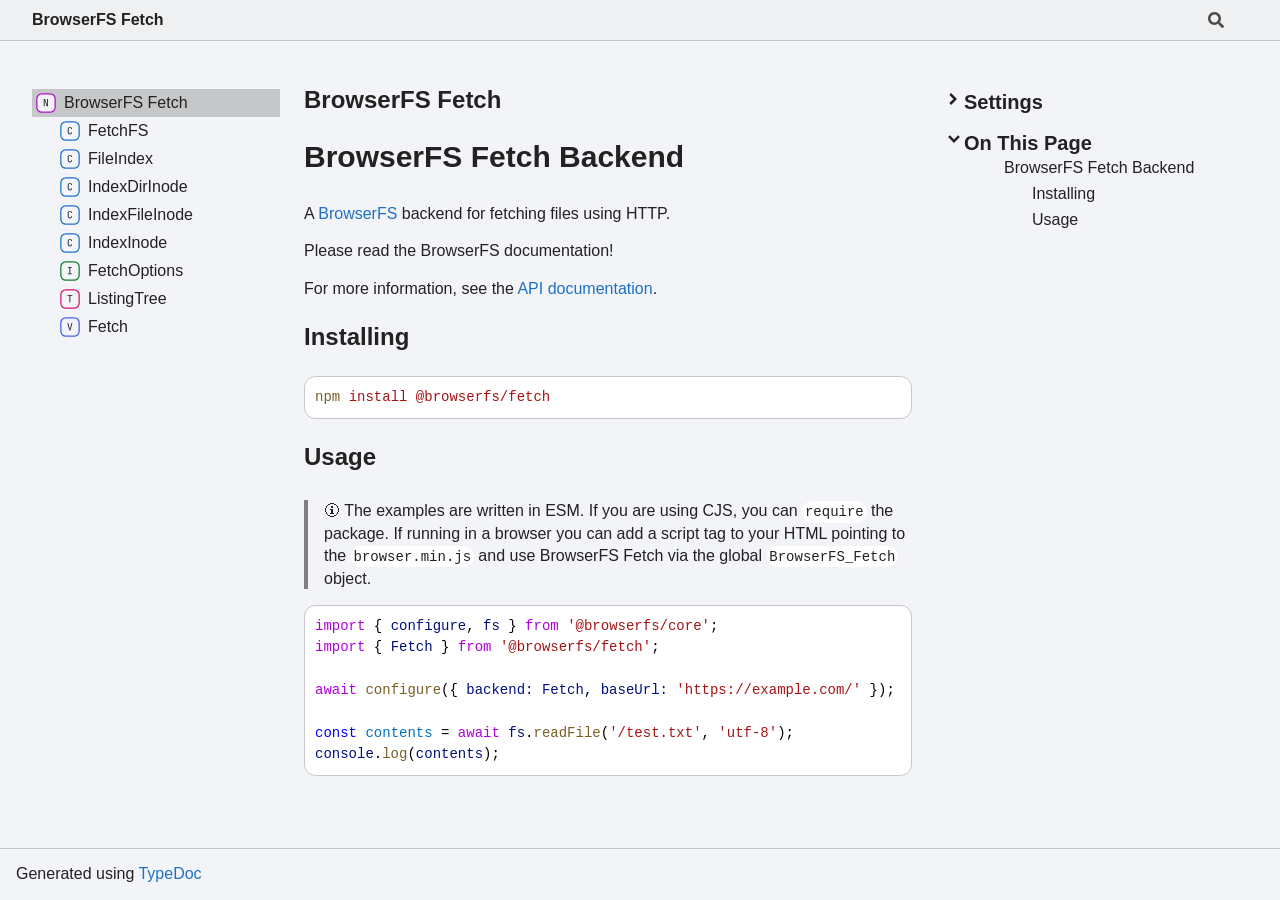
==== commit 08d39844: "deploy: 94439e3aa4ea9719305b6fa51734ce3e04666e94" ====
--- a/index.html
+++ b/index.html
@@ -12,22 +12,15 @@
 <div class="col-content">
 <div class="tsd-page-title">
 <h2>BrowserFS Fetch</h2></div>
-<div class="tsd-panel tsd-typography"><a id="md:browserfs-dom-backends" class="tsd-anchor"></a><h1><a href="#md:browserfs-dom-backends">BrowserFS DOM Backends</a></h1><p><a href="https://github.com/browser-fs/core">BrowserFS</a> backends for DOM APIs. DOM APIs are <em>only</em> available natively in browsers.</p>
+<div class="tsd-panel tsd-typography"><a id="md:browserfs-fetch-backend" class="tsd-anchor"></a><h1><a href="#md:browserfs-fetch-backend">BrowserFS Fetch Backend</a></h1><p>A <a href="https://github.com/browser-fs/core">BrowserFS</a> backend for fetching files using HTTP.</p>
 <p>Please read the BrowserFS documentation!</p>
-<a id="md:backends" class="tsd-anchor"></a><h2><a href="#md:backends">Backends</a></h2><ul>
-<li><code>HTTPRequest</code>: Downloads files on-demand from a webserver using <code>fetch</code>.</li>
-<li><code>Storage</code>: Stores files in a <code>Storage</code> object, like <code>localStorage</code> and <code>seesionStorage</code>.</li>
-<li><code>IndexedDB</code>: Stores files into an <code>IndexedDB</code> object database.</li>
-<li><code>WorkerFS</code>: Lets you mount the BrowserFS file system configured in the main thread in a WebWorker, or the other way around!</li>
-</ul>
-<p>For more information, see the <a href="https://browser-fs.github.io/dom">API documentation</a>.</p>
+<p>For more information, see the <a href="https://browser-fs.github.io/fetch">API documentation</a>.</p>
 <a id="md:installing" class="tsd-anchor"></a><h2><a href="#md:installing">Installing</a></h2><pre><code class="language-sh"><span class="hl-0">npm</span><span class="hl-1"> </span><span class="hl-2">install</span><span class="hl-1"> </span><span class="hl-2">@browserfs/fetch</span>
 </code><button>Copy</button></pre>
 <a id="md:usage" class="tsd-anchor"></a><h2><a href="#md:usage">Usage</a></h2><blockquote>
-<p>🛈 The examples are written in ESM. If you are using CJS, you can <code>require</code> the package. If running in a browser you can add a script tag to your HTML pointing to the <code>browser.min.js</code> and use BrowserFS DOM via the global <code>BrowserFS_DOM</code> object.</p>
+<p>🛈 The examples are written in ESM. If you are using CJS, you can <code>require</code> the package. If running in a browser you can add a script tag to your HTML pointing to the <code>browser.min.js</code> and use BrowserFS Fetch via the global <code>BrowserFS_Fetch</code> object.</p>
 </blockquote>
-<p>You can use DOM backends, though you must register them if you plan on using <code>configure</code>:</p>
-<pre><code class="language-js"><span class="hl-3">import</span><span class="hl-1"> { </span><span class="hl-4">configure</span><span class="hl-1">, </span><span class="hl-4">fs</span><span class="hl-1">, </span><span class="hl-4">registerBackend</span><span class="hl-1"> } </span><span class="hl-3">from</span><span class="hl-1"> </span><span class="hl-2">&#39;@browserfs/core&#39;</span><span class="hl-1">;</span><br/><span class="hl-3">import</span><span class="hl-1"> { </span><span class="hl-4">Storage</span><span class="hl-1"> } </span><span class="hl-3">from</span><span class="hl-1"> </span><span class="hl-2">&#39;@browserfs/fetch&#39;</span><span class="hl-1">;</span><br/><br/><span class="hl-0">registerBackend</span><span class="hl-1">(</span><span class="hl-4">Storage</span><span class="hl-1">);</span><br/><span class="hl-3">await</span><span class="hl-1"> </span><span class="hl-0">configure</span><span class="hl-1">({ </span><span class="hl-4">fs:</span><span class="hl-1"> </span><span class="hl-2">&#39;Storage&#39;</span><span class="hl-1">, </span><span class="hl-4">options:</span><span class="hl-1"> { </span><span class="hl-4">storage:</span><span class="hl-1"> </span><span class="hl-4">localStorage</span><span class="hl-1"> } });</span><br/><br/><span class="hl-3">if</span><span class="hl-1"> (!</span><span class="hl-4">fs</span><span class="hl-1">.</span><span class="hl-0">existsSync</span><span class="hl-1">(</span><span class="hl-2">&#39;/test.txt&#39;</span><span class="hl-1">)) {</span><br/><span class="hl-1">    </span><span class="hl-4">fs</span><span class="hl-1">.</span><span class="hl-0">writeFileSync</span><span class="hl-1">(</span><span class="hl-2">&#39;/test.txt&#39;</span><span class="hl-1">, </span><span class="hl-2">&#39;This will persist across reloads!&#39;</span><span class="hl-1">);</span><br/><span class="hl-1">}</span><br/><br/><span class="hl-5">const</span><span class="hl-1"> </span><span class="hl-6">contents</span><span class="hl-1"> = </span><span class="hl-4">fs</span><span class="hl-1">.</span><span class="hl-0">readFileSync</span><span class="hl-1">(</span><span class="hl-2">&#39;/test.txt&#39;</span><span class="hl-1">, </span><span class="hl-2">&#39;utf-8&#39;</span><span class="hl-1">);</span><br/><span class="hl-4">console</span><span class="hl-1">.</span><span class="hl-0">log</span><span class="hl-1">(</span><span class="hl-4">contents</span><span class="hl-1">);</span>
+<pre><code class="language-js"><span class="hl-3">import</span><span class="hl-1"> { </span><span class="hl-4">configure</span><span class="hl-1">, </span><span class="hl-4">fs</span><span class="hl-1"> } </span><span class="hl-3">from</span><span class="hl-1"> </span><span class="hl-2">&#39;@browserfs/core&#39;</span><span class="hl-1">;</span><br/><span class="hl-3">import</span><span class="hl-1"> { </span><span class="hl-4">Fetch</span><span class="hl-1"> } </span><span class="hl-3">from</span><span class="hl-1"> </span><span class="hl-2">&#39;@browserfs/fetch&#39;</span><span class="hl-1">;</span><br/><br/><span class="hl-3">await</span><span class="hl-1"> </span><span class="hl-0">configure</span><span class="hl-1">({ </span><span class="hl-4">backend:</span><span class="hl-1"> </span><span class="hl-4">Fetch</span><span class="hl-1">, </span><span class="hl-4">baseUrl:</span><span class="hl-1"> </span><span class="hl-2">&#39;https://example.com/&#39;</span><span class="hl-1"> });</span><br/><br/><span class="hl-5">const</span><span class="hl-1"> </span><span class="hl-6">contents</span><span class="hl-1"> = </span><span class="hl-3">await</span><span class="hl-1"> </span><span class="hl-4">fs</span><span class="hl-1">.</span><span class="hl-0">readFile</span><span class="hl-1">(</span><span class="hl-2">&#39;/test.txt&#39;</span><span class="hl-1">, </span><span class="hl-2">&#39;utf-8&#39;</span><span class="hl-1">);</span><br/><span class="hl-4">console</span><span class="hl-1">.</span><span class="hl-0">log</span><span class="hl-1">(</span><span class="hl-4">contents</span><span class="hl-1">);</span>
 </code><button>Copy</button></pre>
 </div></div>
 <div class="col-sidebar">
@@ -51,10 +44,9 @@
 <ul>
 <li>
 <ul>
-<li><a href="#md:browserfs-dom-backends"><span>BrowserFS DOM <wbr/>Backends</span></a></li>
+<li><a href="#md:browserfs-fetch-backend"><span>BrowserFS <wbr/>Fetch <wbr/>Backend</span></a></li>
 <li>
 <ul>
-<li><a href="#md:backends"><span>Backends</span></a></li>
 <li><a href="#md:installing"><span>Installing</span></a></li>
 <li><a href="#md:usage"><span>Usage</span></a></li></ul></li></ul></li></ul></div></details></div>
 <div class="site-menu">
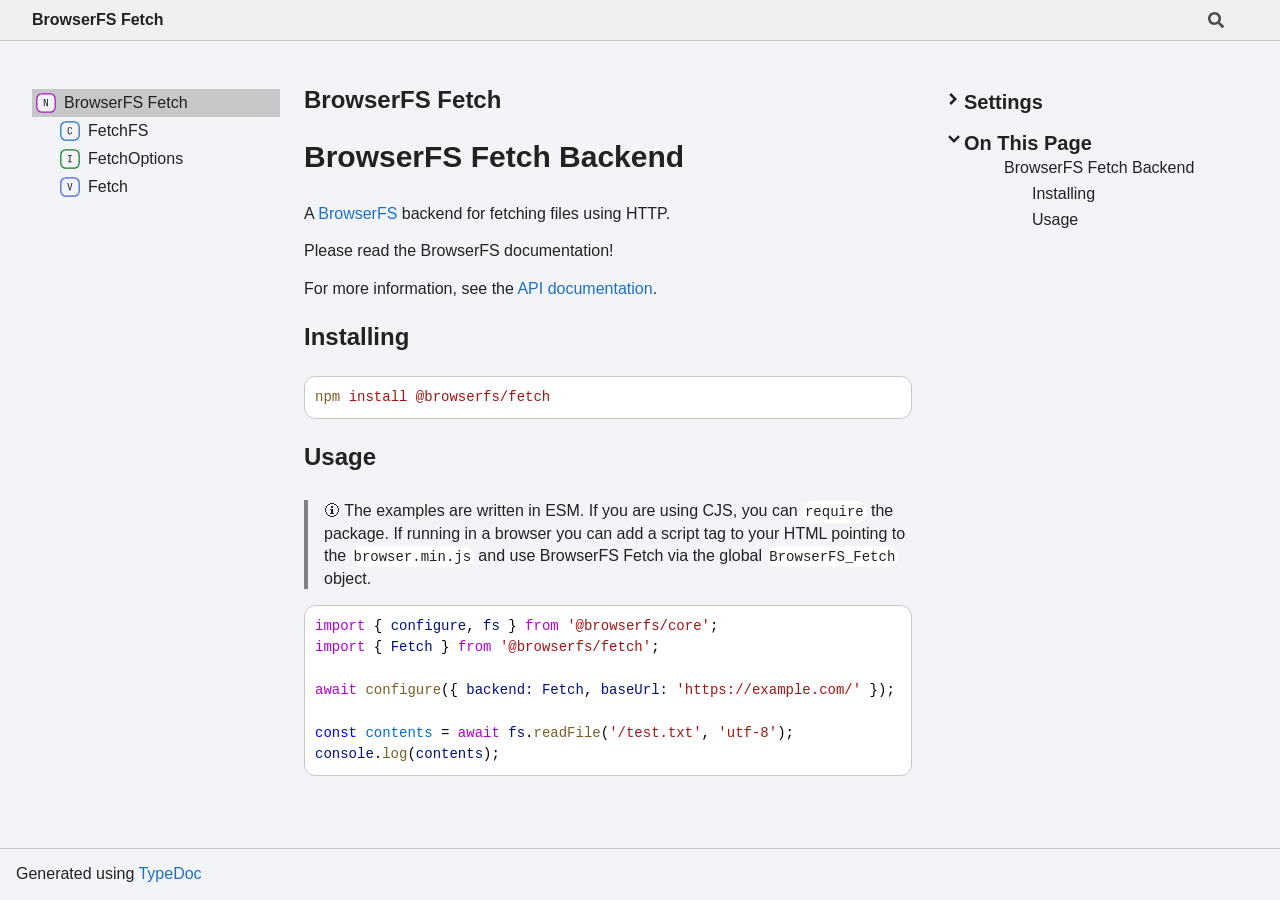
==== commit 3dd8076a: "deploy: c38a3880cd7fe896c39c8ca928e68cdca33dfa29" ====
--- a/index.html
+++ b/index.html
@@ -53,12 +53,7 @@
 <nav class="tsd-navigation"><a href="modules.html" class="current"><svg class="tsd-kind-icon" viewBox="0 0 24 24"><use href="#icon-1"></use></svg><span>BrowserFS Fetch</span></a>
 <ul class="tsd-small-nested-navigation" id="tsd-nav-container" data-base=".">
 <li><a href="classes/FetchFS.html"><svg class="tsd-kind-icon" viewBox="0 0 24 24"><use href="#icon-128"></use></svg>FetchFS</a></li>
-<li><a href="classes/FileIndex.html"><svg class="tsd-kind-icon" viewBox="0 0 24 24"><use href="#icon-128"></use></svg>FileIndex</a></li>
-<li><a href="classes/IndexDirInode.html"><svg class="tsd-kind-icon" viewBox="0 0 24 24"><use href="#icon-128"></use></svg>IndexDirInode</a></li>
-<li><a href="classes/IndexFileInode.html"><svg class="tsd-kind-icon" viewBox="0 0 24 24"><use href="#icon-128"></use></svg>IndexFileInode</a></li>
-<li><a href="classes/IndexInode.html"><svg class="tsd-kind-icon" viewBox="0 0 24 24"><use href="#icon-128"></use></svg>IndexInode</a></li>
 <li><a href="interfaces/FetchOptions.html"><svg class="tsd-kind-icon" viewBox="0 0 24 24"><use href="#icon-256"></use></svg>FetchOptions</a></li>
-<li><a href="types/ListingTree.html"><svg class="tsd-kind-icon" viewBox="0 0 24 24"><use href="#icon-2097152"></use></svg>ListingTree</a></li>
 <li><a href="variables/Fetch.html"><svg class="tsd-kind-icon" viewBox="0 0 24 24"><use href="#icon-32"></use></svg>Fetch</a></li></ul></nav></div></div></div>
 <div class="tsd-generator">
 <p>Generated using <a href="https://typedoc.org/" rel="noopener" target="_blank">TypeDoc</a></p></div>
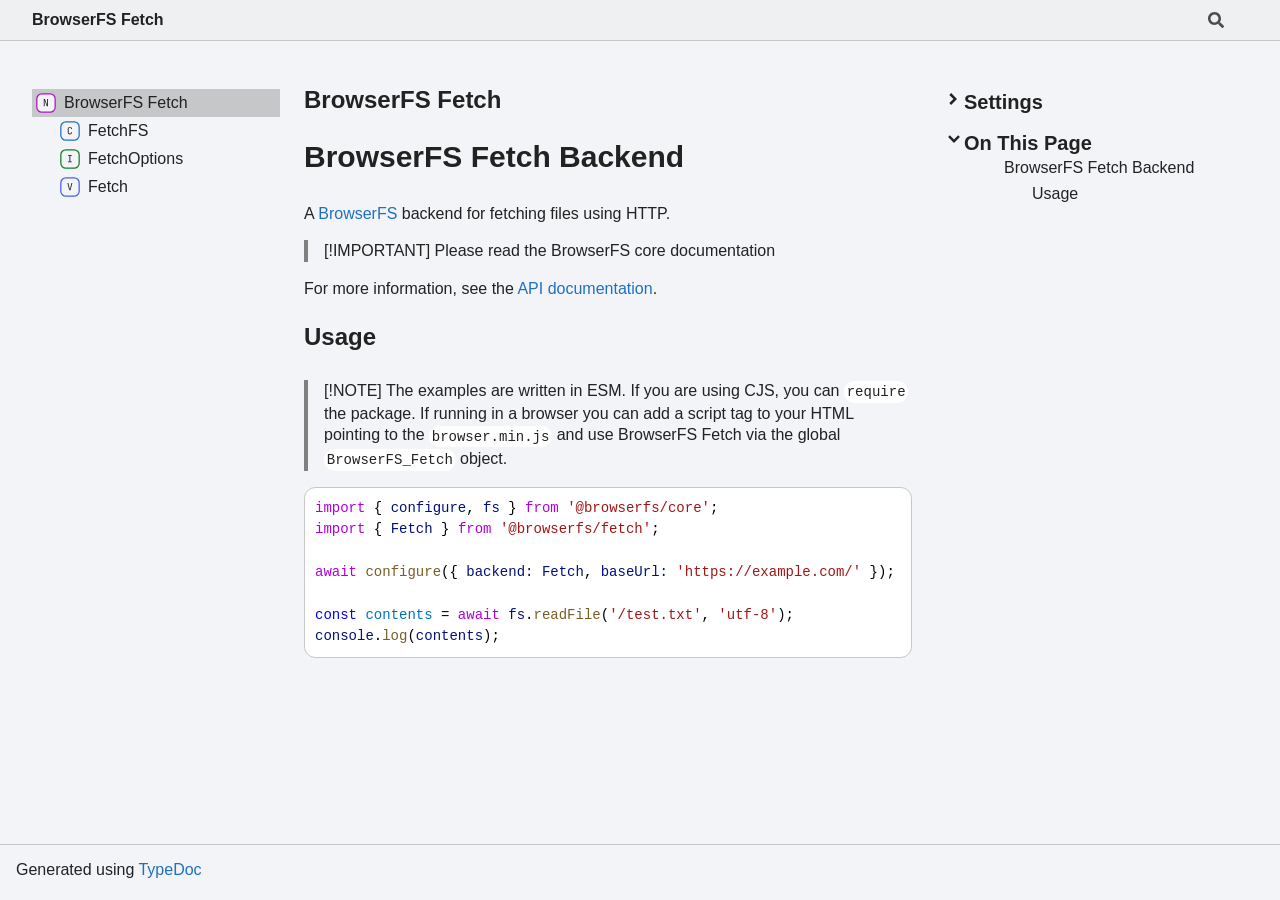
==== commit 26395bd4: "deploy: f8b63c5dba33268d3838491ccc0e9d1e6b5961ef" ====
--- a/index.html
+++ b/index.html
@@ -13,14 +13,16 @@
 <div class="tsd-page-title">
 <h2>BrowserFS Fetch</h2></div>
 <div class="tsd-panel tsd-typography"><a id="md:browserfs-fetch-backend" class="tsd-anchor"></a><h1><a href="#md:browserfs-fetch-backend">BrowserFS Fetch Backend</a></h1><p>A <a href="https://github.com/browser-fs/core">BrowserFS</a> backend for fetching files using HTTP.</p>
-<p>Please read the BrowserFS documentation!</p>
+<blockquote>
+<p>[!IMPORTANT]
+Please read the BrowserFS core documentation</p>
+</blockquote>
 <p>For more information, see the <a href="https://browser-fs.github.io/fetch">API documentation</a>.</p>
-<a id="md:installing" class="tsd-anchor"></a><h2><a href="#md:installing">Installing</a></h2><pre><code class="language-sh"><span class="hl-0">npm</span><span class="hl-1"> </span><span class="hl-2">install</span><span class="hl-1"> </span><span class="hl-2">@browserfs/fetch</span>
-</code><button>Copy</button></pre>
 <a id="md:usage" class="tsd-anchor"></a><h2><a href="#md:usage">Usage</a></h2><blockquote>
-<p>🛈 The examples are written in ESM. If you are using CJS, you can <code>require</code> the package. If running in a browser you can add a script tag to your HTML pointing to the <code>browser.min.js</code> and use BrowserFS Fetch via the global <code>BrowserFS_Fetch</code> object.</p>
+<p>[!NOTE]
+The examples are written in ESM. If you are using CJS, you can <code>require</code> the package. If running in a browser you can add a script tag to your HTML pointing to the <code>browser.min.js</code> and use BrowserFS Fetch via the global <code>BrowserFS_Fetch</code> object.</p>
 </blockquote>
-<pre><code class="language-js"><span class="hl-3">import</span><span class="hl-1"> { </span><span class="hl-4">configure</span><span class="hl-1">, </span><span class="hl-4">fs</span><span class="hl-1"> } </span><span class="hl-3">from</span><span class="hl-1"> </span><span class="hl-2">&#39;@browserfs/core&#39;</span><span class="hl-1">;</span><br/><span class="hl-3">import</span><span class="hl-1"> { </span><span class="hl-4">Fetch</span><span class="hl-1"> } </span><span class="hl-3">from</span><span class="hl-1"> </span><span class="hl-2">&#39;@browserfs/fetch&#39;</span><span class="hl-1">;</span><br/><br/><span class="hl-3">await</span><span class="hl-1"> </span><span class="hl-0">configure</span><span class="hl-1">({ </span><span class="hl-4">backend:</span><span class="hl-1"> </span><span class="hl-4">Fetch</span><span class="hl-1">, </span><span class="hl-4">baseUrl:</span><span class="hl-1"> </span><span class="hl-2">&#39;https://example.com/&#39;</span><span class="hl-1"> });</span><br/><br/><span class="hl-5">const</span><span class="hl-1"> </span><span class="hl-6">contents</span><span class="hl-1"> = </span><span class="hl-3">await</span><span class="hl-1"> </span><span class="hl-4">fs</span><span class="hl-1">.</span><span class="hl-0">readFile</span><span class="hl-1">(</span><span class="hl-2">&#39;/test.txt&#39;</span><span class="hl-1">, </span><span class="hl-2">&#39;utf-8&#39;</span><span class="hl-1">);</span><br/><span class="hl-4">console</span><span class="hl-1">.</span><span class="hl-0">log</span><span class="hl-1">(</span><span class="hl-4">contents</span><span class="hl-1">);</span>
+<pre><code class="language-js"><span class="hl-0">import</span><span class="hl-1"> { </span><span class="hl-2">configure</span><span class="hl-1">, </span><span class="hl-2">fs</span><span class="hl-1"> } </span><span class="hl-0">from</span><span class="hl-1"> </span><span class="hl-3">&#39;@browserfs/core&#39;</span><span class="hl-1">;</span><br/><span class="hl-0">import</span><span class="hl-1"> { </span><span class="hl-2">Fetch</span><span class="hl-1"> } </span><span class="hl-0">from</span><span class="hl-1"> </span><span class="hl-3">&#39;@browserfs/fetch&#39;</span><span class="hl-1">;</span><br/><br/><span class="hl-0">await</span><span class="hl-1"> </span><span class="hl-4">configure</span><span class="hl-1">({ </span><span class="hl-2">backend:</span><span class="hl-1"> </span><span class="hl-2">Fetch</span><span class="hl-1">, </span><span class="hl-2">baseUrl:</span><span class="hl-1"> </span><span class="hl-3">&#39;https://example.com/&#39;</span><span class="hl-1"> });</span><br/><br/><span class="hl-5">const</span><span class="hl-1"> </span><span class="hl-6">contents</span><span class="hl-1"> = </span><span class="hl-0">await</span><span class="hl-1"> </span><span class="hl-2">fs</span><span class="hl-1">.</span><span class="hl-4">readFile</span><span class="hl-1">(</span><span class="hl-3">&#39;/test.txt&#39;</span><span class="hl-1">, </span><span class="hl-3">&#39;utf-8&#39;</span><span class="hl-1">);</span><br/><span class="hl-2">console</span><span class="hl-1">.</span><span class="hl-4">log</span><span class="hl-1">(</span><span class="hl-2">contents</span><span class="hl-1">);</span>
 </code><button>Copy</button></pre>
 </div></div>
 <div class="col-sidebar">
@@ -47,7 +49,6 @@
 <li><a href="#md:browserfs-fetch-backend"><span>BrowserFS <wbr/>Fetch <wbr/>Backend</span></a></li>
 <li>
 <ul>
-<li><a href="#md:installing"><span>Installing</span></a></li>
 <li><a href="#md:usage"><span>Usage</span></a></li></ul></li></ul></li></ul></div></details></div>
 <div class="site-menu">
 <nav class="tsd-navigation"><a href="modules.html" class="current"><svg class="tsd-kind-icon" viewBox="0 0 24 24"><use href="#icon-1"></use></svg><span>BrowserFS Fetch</span></a>
--- a/assets/highlight.css
+++ b/assets/highlight.css
@@ -1,14 +1,14 @@
 :root {
-    --light-hl-0: #795E26;
-    --dark-hl-0: #DCDCAA;
+    --light-hl-0: #AF00DB;
+    --dark-hl-0: #C586C0;
     --light-hl-1: #000000;
     --dark-hl-1: #D4D4D4;
-    --light-hl-2: #A31515;
-    --dark-hl-2: #CE9178;
-    --light-hl-3: #AF00DB;
-    --dark-hl-3: #C586C0;
-    --light-hl-4: #001080;
-    --dark-hl-4: #9CDCFE;
+    --light-hl-2: #001080;
+    --dark-hl-2: #9CDCFE;
+    --light-hl-3: #A31515;
+    --dark-hl-3: #CE9178;
+    --light-hl-4: #795E26;
+    --dark-hl-4: #DCDCAA;
     --light-hl-5: #0000FF;
     --dark-hl-5: #569CD6;
     --light-hl-6: #0070C1;
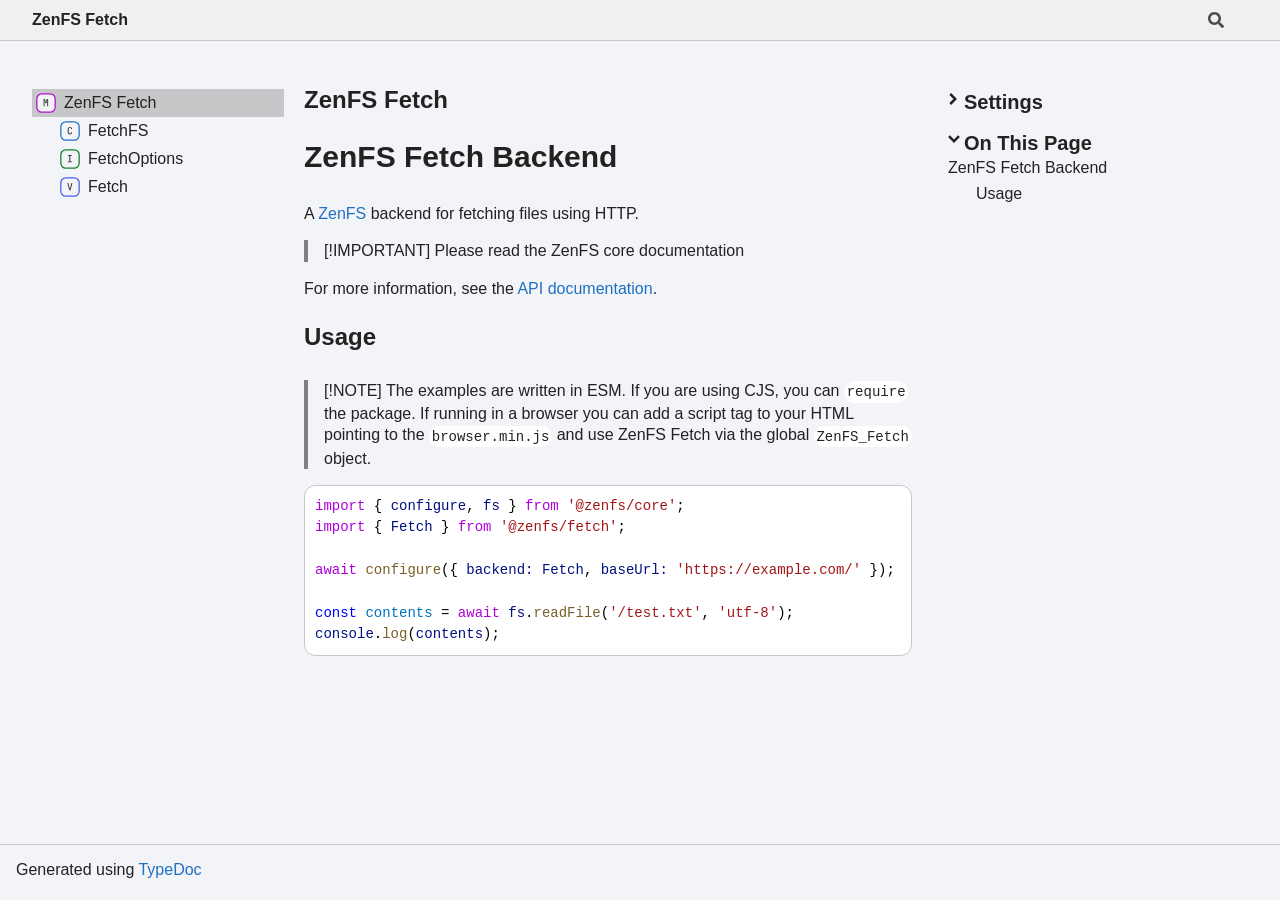
==== commit 53369b9d: "deploy: 956cbe83c08ed1f73913ee7fae30f84e8a46493f" ====
--- a/index.html
+++ b/index.html
@@ -1,61 +1,13 @@
-<!DOCTYPE html><html class="default" lang="en"><head><meta charSet="utf-8"/><meta http-equiv="x-ua-compatible" content="IE=edge"/><title>BrowserFS Fetch</title><meta name="description" content="Documentation for BrowserFS Fetch"/><meta name="viewport" content="width=device-width, initial-scale=1"/><link rel="stylesheet" href="assets/style.css"/><link rel="stylesheet" href="assets/highlight.css"/><script defer src="assets/main.js"></script><script async src="assets/search.js" id="tsd-search-script"></script><script async src="assets/navigation.js" id="tsd-nav-script"></script></head><body><script>document.documentElement.dataset.theme = localStorage.getItem("tsd-theme") || "os"</script><header class="tsd-page-toolbar">
-<div class="tsd-toolbar-contents container">
-<div class="table-cell" id="tsd-search" data-base=".">
-<div class="field"><label for="tsd-search-field" class="tsd-widget tsd-toolbar-icon search no-caption"><svg width="16" height="16" viewBox="0 0 16 16" fill="none"><use href="#icon-search"></use></svg></label><input type="text" id="tsd-search-field" aria-label="Search"/></div>
-<div class="field">
-<div id="tsd-toolbar-links"></div></div>
-<ul class="results">
-<li class="state loading">Preparing search index...</li>
-<li class="state failure">The search index is not available</li></ul><a href="index.html" class="title">BrowserFS Fetch</a></div>
-<div class="table-cell" id="tsd-widgets"><a href="#" class="tsd-widget tsd-toolbar-icon menu no-caption" data-toggle="menu" aria-label="Menu"><svg width="16" height="16" viewBox="0 0 16 16" fill="none"><use href="#icon-menu"></use></svg></a></div></div></header>
-<div class="container container-main">
-<div class="col-content">
-<div class="tsd-page-title">
-<h2>BrowserFS Fetch</h2></div>
-<div class="tsd-panel tsd-typography"><a id="md:browserfs-fetch-backend" class="tsd-anchor"></a><h1><a href="#md:browserfs-fetch-backend">BrowserFS Fetch Backend</a></h1><p>A <a href="https://github.com/browser-fs/core">BrowserFS</a> backend for fetching files using HTTP.</p>
+<!DOCTYPE html><html class="default" lang="en"><head><meta charSet="utf-8"/><meta http-equiv="x-ua-compatible" content="IE=edge"/><title>ZenFS Fetch</title><meta name="description" content="Documentation for ZenFS Fetch"/><meta name="viewport" content="width=device-width, initial-scale=1"/><link rel="stylesheet" href="assets/style.css"/><link rel="stylesheet" href="assets/highlight.css"/><script defer src="assets/main.js"></script><script async src="assets/icons.js" id="tsd-icons-script"></script><script async src="assets/search.js" id="tsd-search-script"></script><script async src="assets/navigation.js" id="tsd-nav-script"></script></head><body><script>document.documentElement.dataset.theme = localStorage.getItem("tsd-theme") || "os";document.body.style.display="none";setTimeout(() => app?app.showPage():document.body.style.removeProperty("display"),500)</script><header class="tsd-page-toolbar"><div class="tsd-toolbar-contents container"><div class="table-cell" id="tsd-search" data-base="."><div class="field"><label for="tsd-search-field" class="tsd-widget tsd-toolbar-icon search no-caption"><svg width="16" height="16" viewBox="0 0 16 16" fill="none"><use href="assets/icons.svg#icon-search"></use></svg></label><input type="text" id="tsd-search-field" aria-label="Search"/></div><div class="field"><div id="tsd-toolbar-links"></div></div><ul class="results"><li class="state loading">Preparing search index...</li><li class="state failure">The search index is not available</li></ul><a href="index.html" class="title">ZenFS Fetch</a></div><div class="table-cell" id="tsd-widgets"><a href="#" class="tsd-widget tsd-toolbar-icon menu no-caption" data-toggle="menu" aria-label="Menu"><svg width="16" height="16" viewBox="0 0 16 16" fill="none"><use href="assets/icons.svg#icon-menu"></use></svg></a></div></div></header><div class="container container-main"><div class="col-content"><div class="tsd-page-title"><h2>ZenFS Fetch</h2></div><div class="tsd-panel tsd-typography"><a id="md:zenfs-fetch-backend" class="tsd-anchor"></a><h1><a href="#md:zenfs-fetch-backend">ZenFS Fetch Backend</a></h1><p>A <a href="https://github.com/zen-fs/core">ZenFS</a> backend for fetching files using HTTP.</p>
 <blockquote>
 <p>[!IMPORTANT]
-Please read the BrowserFS core documentation</p>
+Please read the ZenFS core documentation</p>
 </blockquote>
-<p>For more information, see the <a href="https://browser-fs.github.io/fetch">API documentation</a>.</p>
+<p>For more information, see the <a href="https://zen-fs.github.io/fetch">API documentation</a>.</p>
 <a id="md:usage" class="tsd-anchor"></a><h2><a href="#md:usage">Usage</a></h2><blockquote>
 <p>[!NOTE]
-The examples are written in ESM. If you are using CJS, you can <code>require</code> the package. If running in a browser you can add a script tag to your HTML pointing to the <code>browser.min.js</code> and use BrowserFS Fetch via the global <code>BrowserFS_Fetch</code> object.</p>
+The examples are written in ESM. If you are using CJS, you can <code>require</code> the package. If running in a browser you can add a script tag to your HTML pointing to the <code>browser.min.js</code> and use ZenFS Fetch via the global <code>ZenFS_Fetch</code> object.</p>
 </blockquote>
-<pre><code class="language-js"><span class="hl-0">import</span><span class="hl-1"> { </span><span class="hl-2">configure</span><span class="hl-1">, </span><span class="hl-2">fs</span><span class="hl-1"> } </span><span class="hl-0">from</span><span class="hl-1"> </span><span class="hl-3">&#39;@browserfs/core&#39;</span><span class="hl-1">;</span><br/><span class="hl-0">import</span><span class="hl-1"> { </span><span class="hl-2">Fetch</span><span class="hl-1"> } </span><span class="hl-0">from</span><span class="hl-1"> </span><span class="hl-3">&#39;@browserfs/fetch&#39;</span><span class="hl-1">;</span><br/><br/><span class="hl-0">await</span><span class="hl-1"> </span><span class="hl-4">configure</span><span class="hl-1">({ </span><span class="hl-2">backend:</span><span class="hl-1"> </span><span class="hl-2">Fetch</span><span class="hl-1">, </span><span class="hl-2">baseUrl:</span><span class="hl-1"> </span><span class="hl-3">&#39;https://example.com/&#39;</span><span class="hl-1"> });</span><br/><br/><span class="hl-5">const</span><span class="hl-1"> </span><span class="hl-6">contents</span><span class="hl-1"> = </span><span class="hl-0">await</span><span class="hl-1"> </span><span class="hl-2">fs</span><span class="hl-1">.</span><span class="hl-4">readFile</span><span class="hl-1">(</span><span class="hl-3">&#39;/test.txt&#39;</span><span class="hl-1">, </span><span class="hl-3">&#39;utf-8&#39;</span><span class="hl-1">);</span><br/><span class="hl-2">console</span><span class="hl-1">.</span><span class="hl-4">log</span><span class="hl-1">(</span><span class="hl-2">contents</span><span class="hl-1">);</span>
+<pre><code class="language-js"><span class="hl-0">import</span><span class="hl-1"> { </span><span class="hl-2">configure</span><span class="hl-1">, </span><span class="hl-2">fs</span><span class="hl-1"> } </span><span class="hl-0">from</span><span class="hl-1"> </span><span class="hl-3">&#39;@zenfs/core&#39;</span><span class="hl-1">;</span><br/><span class="hl-0">import</span><span class="hl-1"> { </span><span class="hl-2">Fetch</span><span class="hl-1"> } </span><span class="hl-0">from</span><span class="hl-1"> </span><span class="hl-3">&#39;@zenfs/fetch&#39;</span><span class="hl-1">;</span><br/><br/><span class="hl-0">await</span><span class="hl-1"> </span><span class="hl-4">configure</span><span class="hl-1">({ </span><span class="hl-2">backend:</span><span class="hl-1"> </span><span class="hl-2">Fetch</span><span class="hl-1">, </span><span class="hl-2">baseUrl:</span><span class="hl-1"> </span><span class="hl-3">&#39;https://example.com/&#39;</span><span class="hl-1"> });</span><br/><br/><span class="hl-5">const</span><span class="hl-1"> </span><span class="hl-6">contents</span><span class="hl-1"> = </span><span class="hl-0">await</span><span class="hl-1"> </span><span class="hl-2">fs</span><span class="hl-1">.</span><span class="hl-4">readFile</span><span class="hl-1">(</span><span class="hl-3">&#39;/test.txt&#39;</span><span class="hl-1">, </span><span class="hl-3">&#39;utf-8&#39;</span><span class="hl-1">);</span><br/><span class="hl-2">console</span><span class="hl-1">.</span><span class="hl-4">log</span><span class="hl-1">(</span><span class="hl-2">contents</span><span class="hl-1">);</span>
 </code><button>Copy</button></pre>
-</div></div>
-<div class="col-sidebar">
-<div class="page-menu">
-<div class="tsd-navigation settings">
-<details class="tsd-index-accordion"><summary class="tsd-accordion-summary">
-<h3><svg width="20" height="20" viewBox="0 0 24 24" fill="none"><use href="#icon-chevronDown"></use></svg>Settings</h3></summary>
-<div class="tsd-accordion-details">
-<div class="tsd-filter-visibility">
-<h4 class="uppercase">Member Visibility</h4><form>
-<ul id="tsd-filter-options">
-<li class="tsd-filter-item"><label class="tsd-filter-input"><input type="checkbox" id="tsd-filter-protected" name="protected"/><svg width="32" height="32" viewBox="0 0 32 32" aria-hidden="true"><use href="#icon-checkbox"></use></svg><span>Protected</span></label></li>
-<li class="tsd-filter-item"><label class="tsd-filter-input"><input type="checkbox" id="tsd-filter-private" name="private"/><svg width="32" height="32" viewBox="0 0 32 32" aria-hidden="true"><use href="#icon-checkbox"></use></svg><span>Private</span></label></li>
-<li class="tsd-filter-item"><label class="tsd-filter-input"><input type="checkbox" id="tsd-filter-inherited" name="inherited" checked/><svg width="32" height="32" viewBox="0 0 32 32" aria-hidden="true"><use href="#icon-checkbox"></use></svg><span>Inherited</span></label></li>
-<li class="tsd-filter-item"><label class="tsd-filter-input"><input type="checkbox" id="tsd-filter-external" name="external"/><svg width="32" height="32" viewBox="0 0 32 32" aria-hidden="true"><use href="#icon-checkbox"></use></svg><span>External</span></label></li></ul></form></div>
-<div class="tsd-theme-toggle">
-<h4 class="uppercase">Theme</h4><select id="tsd-theme"><option value="os">OS</option><option value="light">Light</option><option value="dark">Dark</option></select></div></div></details></div>
-<details open class="tsd-index-accordion tsd-page-navigation"><summary class="tsd-accordion-summary">
-<h3><svg width="20" height="20" viewBox="0 0 24 24" fill="none"><use href="#icon-chevronDown"></use></svg>On This Page</h3></summary>
-<div class="tsd-accordion-details">
-<ul>
-<li>
-<ul>
-<li><a href="#md:browserfs-fetch-backend"><span>BrowserFS <wbr/>Fetch <wbr/>Backend</span></a></li>
-<li>
-<ul>
-<li><a href="#md:usage"><span>Usage</span></a></li></ul></li></ul></li></ul></div></details></div>
-<div class="site-menu">
-<nav class="tsd-navigation"><a href="modules.html" class="current"><svg class="tsd-kind-icon" viewBox="0 0 24 24"><use href="#icon-1"></use></svg><span>BrowserFS Fetch</span></a>
-<ul class="tsd-small-nested-navigation" id="tsd-nav-container" data-base=".">
-<li><a href="classes/FetchFS.html"><svg class="tsd-kind-icon" viewBox="0 0 24 24"><use href="#icon-128"></use></svg>FetchFS</a></li>
-<li><a href="interfaces/FetchOptions.html"><svg class="tsd-kind-icon" viewBox="0 0 24 24"><use href="#icon-256"></use></svg>FetchOptions</a></li>
-<li><a href="variables/Fetch.html"><svg class="tsd-kind-icon" viewBox="0 0 24 24"><use href="#icon-32"></use></svg>Fetch</a></li></ul></nav></div></div></div>
-<div class="tsd-generator">
-<p>Generated using <a href="https://typedoc.org/" rel="noopener" target="_blank">TypeDoc</a></p></div>
-<div class="overlay"></div><svg style="display: none"><g id="icon-1"><rect fill="var(--color-icon-background)" stroke="var(--color-ts-namespace)" stroke-width="1.5" x="1" y="1" width="22" height="22" rx="6"></rect><path d="M9.33 16V7.24H10.77L13.446 14.74C13.43 14.54 13.41 14.296 13.386 14.008C13.37 13.712 13.354 13.404 13.338 13.084C13.33 12.756 13.326 12.448 13.326 12.16V7.24H14.37V16H12.93L10.266 8.5C10.282 8.692 10.298 8.936 10.314 9.232C10.33 9.52 10.342 9.828 10.35 10.156C10.366 10.476 10.374 10.784 10.374 11.08V16H9.33Z" fill="var(--color-text)"></path></g><g id="icon-2"><rect fill="var(--color-icon-background)" stroke="var(--color-ts-namespace)" stroke-width="1.5" x="1" y="1" width="22" height="22" rx="6"></rect><path d="M9.33 16V7.24H10.77L13.446 14.74C13.43 14.54 13.41 14.296 13.386 14.008C13.37 13.712 13.354 13.404 13.338 13.084C13.33 12.756 13.326 12.448 13.326 12.16V7.24H14.37V16H12.93L10.266 8.5C10.282 8.692 10.298 8.936 10.314 9.232C10.33 9.52 10.342 9.828 10.35 10.156C10.366 10.476 10.374 10.784 10.374 11.08V16H9.33Z" fill="var(--color-text)"></path></g><g id="icon-4"><rect fill="var(--color-icon-background)" stroke="var(--color-ts-namespace)" stroke-width="1.5" x="1" y="1" width="22" height="22" rx="6"></rect><path d="M9.33 16V7.24H10.77L13.446 14.74C13.43 14.54 13.41 14.296 13.386 14.008C13.37 13.712 13.354 13.404 13.338 13.084C13.33 12.756 13.326 12.448 13.326 12.16V7.24H14.37V16H12.93L10.266 8.5C10.282 8.692 10.298 8.936 10.314 9.232C10.33 9.52 10.342 9.828 10.35 10.156C10.366 10.476 10.374 10.784 10.374 11.08V16H9.33Z" fill="var(--color-text)"></path></g><g id="icon-8"><rect fill="var(--color-icon-background)" stroke="var(--color-ts-enum)" stroke-width="1.5" x="1" y="1" width="22" height="22" rx="6"></rect><path d="M9.45 16V7.24H14.49V8.224H10.518V10.936H14.07V11.908H10.518V15.016H14.49V16H9.45Z" fill="var(--color-text)"></path></g><g id="icon-16"><rect fill="var(--color-icon-background)" stroke="#FF984D" stroke-width="1.5" x="1" y="1" width="22" height="22" rx="12"></rect><path d="M9.354 16V7.24H12.174C12.99 7.24 13.638 7.476 14.118 7.948C14.606 8.412 14.85 9.036 14.85 9.82C14.85 10.604 14.606 11.232 14.118 11.704C13.638 12.168 12.99 12.4 12.174 12.4H10.434V16H9.354ZM10.434 11.428H12.174C12.646 11.428 13.022 11.284 13.302 10.996C13.59 10.7 13.734 10.308 13.734 9.82C13.734 9.324 13.59 8.932 13.302 8.644C13.022 8.356 12.646 8.212 12.174 8.212H10.434V11.428Z" fill="var(--color-text)"></path></g><g id="icon-32"><rect fill="var(--color-icon-background)" stroke="var(--color-ts-variable)" stroke-width="1.5" x="1" y="1" width="22" height="22" rx="6"></rect><path d="M11.106 16L8.85 7.24H9.966L11.454 13.192C11.558 13.608 11.646 13.996 11.718 14.356C11.79 14.708 11.842 14.976 11.874 15.16C11.906 14.976 11.954 14.708 12.018 14.356C12.09 13.996 12.178 13.608 12.282 13.192L13.758 7.24H14.85L12.582 16H11.106Z" fill="var(--color-text)"></path></g><g id="icon-64"><rect fill="var(--color-icon-background)" stroke="var(--color-ts-function)" stroke-width="1.5" x="1" y="1" width="22" height="22" rx="6"></rect><path d="M9.39 16V7.24H14.55V8.224H10.446V11.128H14.238V12.112H10.47V16H9.39Z" fill="var(--color-text)"></path></g><g id="icon-128"><rect fill="var(--color-icon-background)" stroke="var(--color-ts-class)" stroke-width="1.5" x="1" y="1" width="22" height="22" rx="6"></rect><path d="M11.898 16.1201C11.098 16.1201 10.466 15.8961 10.002 15.4481C9.53803 15.0001 9.30603 14.3841 9.30603 13.6001V9.64012C9.30603 8.85612 9.53803 8.24012 10.002 7.79212C10.466 7.34412 11.098 7.12012 11.898 7.12012C12.682 7.12012 13.306 7.34812 13.77 7.80412C14.234 8.25212 14.466 8.86412 14.466 9.64012H13.386C13.386 9.14412 13.254 8.76412 12.99 8.50012C12.734 8.22812 12.37 8.09212 11.898 8.09212C11.426 8.09212 11.054 8.22412 10.782 8.48812C10.518 8.75212 10.386 9.13212 10.386 9.62812V13.6001C10.386 14.0961 10.518 14.4801 10.782 14.7521C11.054 15.0161 11.426 15.1481 11.898 15.1481C12.37 15.1481 12.734 15.0161 12.99 14.7521C13.254 14.4801 13.386 14.0961 13.386 13.6001H14.466C14.466 14.3761 14.234 14.9921 13.77 15.4481C13.306 15.8961 12.682 16.1201 11.898 16.1201Z" fill="var(--color-text)"></path></g><g id="icon-256"><rect fill="var(--color-icon-background)" stroke="var(--color-ts-interface)" stroke-width="1.5" x="1" y="1" width="22" height="22" rx="6"></rect><path d="M9.51 16V15.016H11.298V8.224H9.51V7.24H14.19V8.224H12.402V15.016H14.19V16H9.51Z" fill="var(--color-text)"></path></g><g id="icon-512"><rect fill="var(--color-icon-background)" stroke="#4D7FFF" stroke-width="1.5" x="1" y="1" width="22" height="22" rx="12"></rect><path d="M11.898 16.1201C11.098 16.1201 10.466 15.8961 10.002 15.4481C9.53803 15.0001 9.30603 14.3841 9.30603 13.6001V9.64012C9.30603 8.85612 9.53803 8.24012 10.002 7.79212C10.466 7.34412 11.098 7.12012 11.898 7.12012C12.682 7.12012 13.306 7.34812 13.77 7.80412C14.234 8.25212 14.466 8.86412 14.466 9.64012H13.386C13.386 9.14412 13.254 8.76412 12.99 8.50012C12.734 8.22812 12.37 8.09212 11.898 8.09212C11.426 8.09212 11.054 8.22412 10.782 8.48812C10.518 8.75212 10.386 9.13212 10.386 9.62812V13.6001C10.386 14.0961 10.518 14.4801 10.782 14.7521C11.054 15.0161 11.426 15.1481 11.898 15.1481C12.37 15.1481 12.734 15.0161 12.99 14.7521C13.254 14.4801 13.386 14.0961 13.386 13.6001H14.466C14.466 14.3761 14.234 14.9921 13.77 15.4481C13.306 15.8961 12.682 16.1201 11.898 16.1201Z" fill="var(--color-text)"></path></g><g id="icon-1024"><rect fill="var(--color-icon-background)" stroke="#FF984D" stroke-width="1.5" x="1" y="1" width="22" height="22" rx="12"></rect><path d="M9.354 16V7.24H12.174C12.99 7.24 13.638 7.476 14.118 7.948C14.606 8.412 14.85 9.036 14.85 9.82C14.85 10.604 14.606 11.232 14.118 11.704C13.638 12.168 12.99 12.4 12.174 12.4H10.434V16H9.354ZM10.434 11.428H12.174C12.646 11.428 13.022 11.284 13.302 10.996C13.59 10.7 13.734 10.308 13.734 9.82C13.734 9.324 13.59 8.932 13.302 8.644C13.022 8.356 12.646 8.212 12.174 8.212H10.434V11.428Z" fill="var(--color-text)"></path></g><g id="icon-2048"><rect fill="var(--color-icon-background)" stroke="#FF4DB8" stroke-width="1.5" x="1" y="1" width="22" height="22" rx="12"></rect><path d="M9.162 16V7.24H10.578L11.514 10.072C11.602 10.328 11.674 10.584 11.73 10.84C11.794 11.088 11.842 11.28 11.874 11.416C11.906 11.28 11.954 11.088 12.018 10.84C12.082 10.584 12.154 10.324 12.234 10.06L13.122 7.24H14.538V16H13.482V12.82C13.482 12.468 13.49 12.068 13.506 11.62C13.53 11.172 13.558 10.716 13.59 10.252C13.622 9.78 13.654 9.332 13.686 8.908C13.726 8.476 13.762 8.1 13.794 7.78L12.366 12.16H11.334L9.894 7.78C9.934 8.092 9.97 8.456 10.002 8.872C10.042 9.28 10.078 9.716 10.11 10.18C10.142 10.636 10.166 11.092 10.182 11.548C10.206 12.004 10.218 12.428 10.218 12.82V16H9.162Z" fill="var(--color-text)"></path></g><g id="icon-4096"><rect fill="var(--color-icon-background)" stroke="var(--color-ts-function)" stroke-width="1.5" x="1" y="1" width="22" height="22" rx="6"></rect><path d="M9.39 16V7.24H14.55V8.224H10.446V11.128H14.238V12.112H10.47V16H9.39Z" fill="var(--color-text)"></path></g><g id="icon-8192"><rect fill="var(--color-icon-background)" stroke="#FF984D" stroke-width="1.5" x="1" y="1" width="22" height="22" rx="12"></rect><path d="M9.354 16V7.24H12.174C12.99 7.24 13.638 7.476 14.118 7.948C14.606 8.412 14.85 9.036 14.85 9.82C14.85 10.604 14.606 11.232 14.118 11.704C13.638 12.168 12.99 12.4 12.174 12.4H10.434V16H9.354ZM10.434 11.428H12.174C12.646 11.428 13.022 11.284 13.302 10.996C13.59 10.7 13.734 10.308 13.734 9.82C13.734 9.324 13.59 8.932 13.302 8.644C13.022 8.356 12.646 8.212 12.174 8.212H10.434V11.428Z" fill="var(--color-text)"></path></g><g id="icon-16384"><rect fill="var(--color-icon-background)" stroke="#4D7FFF" stroke-width="1.5" x="1" y="1" width="22" height="22" rx="12"></rect><path d="M11.898 16.1201C11.098 16.1201 10.466 15.8961 10.002 15.4481C9.53803 15.0001 9.30603 14.3841 9.30603 13.6001V9.64012C9.30603 8.85612 9.53803 8.24012 10.002 7.79212C10.466 7.34412 11.098 7.12012 11.898 7.12012C12.682 7.12012 13.306 7.34812 13.77 7.80412C14.234 8.25212 14.466 8.86412 14.466 9.64012H13.386C13.386 9.14412 13.254 8.76412 12.99 8.50012C12.734 8.22812 12.37 8.09212 11.898 8.09212C11.426 8.09212 11.054 8.22412 10.782 8.48812C10.518 8.75212 10.386 9.13212 10.386 9.62812V13.6001C10.386 14.0961 10.518 14.4801 10.782 14.7521C11.054 15.0161 11.426 15.1481 11.898 15.1481C12.37 15.1481 12.734 15.0161 12.99 14.7521C13.254 14.4801 13.386 14.0961 13.386 13.6001H14.466C14.466 14.3761 14.234 14.9921 13.77 15.4481C13.306 15.8961 12.682 16.1201 11.898 16.1201Z" fill="var(--color-text)"></path></g><g id="icon-32768"><rect fill="var(--color-icon-background)" stroke="#FF984D" stroke-width="1.5" x="1" y="1" width="22" height="22" rx="12"></rect><path d="M9.354 16V7.24H12.174C12.99 7.24 13.638 7.476 14.118 7.948C14.606 8.412 14.85 9.036 14.85 9.82C14.85 10.604 14.606 11.232 14.118 11.704C13.638 12.168 12.99 12.4 12.174 12.4H10.434V16H9.354ZM10.434 11.428H12.174C12.646 11.428 13.022 11.284 13.302 10.996C13.59 10.7 13.734 10.308 13.734 9.82C13.734 9.324 13.59 8.932 13.302 8.644C13.022 8.356 12.646 8.212 12.174 8.212H10.434V11.428Z" fill="var(--color-text)"></path></g><g id="icon-65536"><rect fill="var(--color-icon-background)" stroke="var(--color-ts-type-alias)" stroke-width="1.5" x="1" y="1" width="22" height="22" rx="6"></rect><path d="M11.31 16V8.224H8.91V7.24H14.79V8.224H12.39V16H11.31Z" fill="var(--color-text)"></path></g><g id="icon-131072"><rect fill="var(--color-icon-background)" stroke="var(--color-ts-type-alias)" stroke-width="1.5" x="1" y="1" width="22" height="22" rx="6"></rect><path d="M11.31 16V8.224H8.91V7.24H14.79V8.224H12.39V16H11.31Z" fill="var(--color-text)"></path></g><g id="icon-262144"><rect fill="var(--color-icon-background)" stroke="#FF4D4D" stroke-width="1.5" x="1" y="1" width="22" height="22" rx="12"></rect><path d="M8.85 16L11.13 7.24H12.582L14.85 16H13.758L13.182 13.672H10.53L9.954 16H8.85ZM10.746 12.76H12.954L12.282 10.06C12.154 9.548 12.054 9.12 11.982 8.776C11.91 8.432 11.866 8.208 11.85 8.104C11.834 8.208 11.79 8.432 11.718 8.776C11.646 9.12 11.546 9.544 11.418 10.048L10.746 12.76Z" fill="var(--color-text)"></path></g><g id="icon-524288"><rect fill="var(--color-icon-background)" stroke="#FF4D4D" stroke-width="1.5" x="1" y="1" width="22" height="22" rx="12"></rect><path d="M8.85 16L11.13 7.24H12.582L14.85 16H13.758L13.182 13.672H10.53L9.954 16H8.85ZM10.746 12.76H12.954L12.282 10.06C12.154 9.548 12.054 9.12 11.982 8.776C11.91 8.432 11.866 8.208 11.85 8.104C11.834 8.208 11.79 8.432 11.718 8.776C11.646 9.12 11.546 9.544 11.418 10.048L10.746 12.76Z" fill="var(--color-text)"></path></g><g id="icon-1048576"><rect fill="var(--color-icon-background)" stroke="#FF4D4D" stroke-width="1.5" x="1" y="1" width="22" height="22" rx="12"></rect><path d="M8.85 16L11.13 7.24H12.582L14.85 16H13.758L13.182 13.672H10.53L9.954 16H8.85ZM10.746 12.76H12.954L12.282 10.06C12.154 9.548 12.054 9.12 11.982 8.776C11.91 8.432 11.866 8.208 11.85 8.104C11.834 8.208 11.79 8.432 11.718 8.776C11.646 9.12 11.546 9.544 11.418 10.048L10.746 12.76Z" fill="var(--color-text)"></path></g><g id="icon-2097152"><rect fill="var(--color-icon-background)" stroke="var(--color-ts-type-alias)" stroke-width="1.5" x="1" y="1" width="22" height="22" rx="6"></rect><path d="M11.31 16V8.224H8.91V7.24H14.79V8.224H12.39V16H11.31Z" fill="var(--color-text)"></path></g><g id="icon-4194304"><rect fill="var(--color-icon-background)" stroke="#FF4D82" stroke-width="1.5" x="1" y="1" width="22" height="22" rx="12"></rect><path d="M10.354 17V8.24H13.066C13.586 8.24 14.042 8.348 14.434 8.564C14.826 8.772 15.13 9.064 15.346 9.44C15.562 9.816 15.67 10.256 15.67 10.76C15.67 11.352 15.514 11.86 15.202 12.284C14.898 12.708 14.482 13 13.954 13.16L15.79 17H14.518L12.838 13.28H11.434V17H10.354ZM11.434 12.308H13.066C13.514 12.308 13.874 12.168 14.146 11.888C14.418 11.6 14.554 11.224 14.554 10.76C14.554 10.288 14.418 9.912 14.146 9.632C13.874 9.352 13.514 9.212 13.066 9.212H11.434V12.308Z" fill="var(--color-text)"></path></g><g id="icon-chevronDown"><path d="M4.93896 8.531L12 15.591L19.061 8.531L16.939 6.409L12 11.349L7.06098 6.409L4.93896 8.531Z" fill="var(--color-text)"></path></g><g id="icon-chevronSmall"><path d="M1.5 5.50969L8 11.6609L14.5 5.50969L12.5466 3.66086L8 7.96494L3.45341 3.66086L1.5 5.50969Z" fill="var(--color-text)"></path></g><g id="icon-checkbox"><rect class="tsd-checkbox-background" width="30" height="30" x="1" y="1" rx="6" fill="none"></rect><path class="tsd-checkbox-checkmark" d="M8.35422 16.8214L13.2143 21.75L24.6458 10.25" stroke="none" stroke-width="3.5" stroke-linejoin="round" fill="none"></path></g><g id="icon-menu"><rect x="1" y="3" width="14" height="2" fill="var(--color-text)"></rect><rect x="1" y="7" width="14" height="2" fill="var(--color-text)"></rect><rect x="1" y="11" width="14" height="2" fill="var(--color-text)"></rect></g><g id="icon-search"><path d="M15.7824 13.833L12.6666 10.7177C12.5259 10.5771 12.3353 10.499 12.1353 10.499H11.6259C12.4884 9.39596 13.001 8.00859 13.001 6.49937C13.001 2.90909 10.0914 0 6.50048 0C2.90959 0 0 2.90909 0 6.49937C0 10.0896 2.90959 12.9987 6.50048 12.9987C8.00996 12.9987 9.39756 12.4863 10.5008 11.6239V12.1332C10.5008 12.3332 10.5789 12.5238 10.7195 12.6644L13.8354 15.7797C14.1292 16.0734 14.6042 16.0734 14.8948 15.7797L15.7793 14.8954C16.0731 14.6017 16.0731 14.1267 15.7824 13.833ZM6.50048 10.499C4.29094 10.499 2.50018 8.71165 2.50018 6.49937C2.50018 4.29021 4.28781 2.49976 6.50048 2.49976C8.71001 2.49976 10.5008 4.28708 10.5008 6.49937C10.5008 8.70852 8.71314 10.499 6.50048 10.499Z" fill="var(--color-text)"></path></g><g id="icon-anchor"><g stroke-width="2" stroke="currentColor" fill="none" stroke-linecap="round" stroke-linejoin="round"><path stroke="none" d="M0 0h24v24H0z" fill="none"></path><path d="M10 14a3.5 3.5 0 0 0 5 0l4 -4a3.5 3.5 0 0 0 -5 -5l-.5 .5"></path><path d="M14 10a3.5 3.5 0 0 0 -5 0l-4 4a3.5 3.5 0 0 0 5 5l.5 -.5"></path></g></g></svg></body></html>+</div></div><div class="col-sidebar"><div class="page-menu"><div class="tsd-navigation settings"><details class="tsd-index-accordion"><summary class="tsd-accordion-summary"><h3><svg width="20" height="20" viewBox="0 0 24 24" fill="none"><use href="assets/icons.svg#icon-chevronDown"></use></svg>Settings</h3></summary><div class="tsd-accordion-details"><div class="tsd-filter-visibility"><h4 class="uppercase">Member Visibility</h4><form><ul id="tsd-filter-options"><li class="tsd-filter-item"><label class="tsd-filter-input"><input type="checkbox" id="tsd-filter-protected" name="protected"/><svg width="32" height="32" viewBox="0 0 32 32" aria-hidden="true"><rect class="tsd-checkbox-background" width="30" height="30" x="1" y="1" rx="6" fill="none"></rect><path class="tsd-checkbox-checkmark" d="M8.35422 16.8214L13.2143 21.75L24.6458 10.25" stroke="none" stroke-width="3.5" stroke-linejoin="round" fill="none"></path></svg><span>Protected</span></label></li><li class="tsd-filter-item"><label class="tsd-filter-input"><input type="checkbox" id="tsd-filter-private" name="private"/><svg width="32" height="32" viewBox="0 0 32 32" aria-hidden="true"><rect class="tsd-checkbox-background" width="30" height="30" x="1" y="1" rx="6" fill="none"></rect><path class="tsd-checkbox-checkmark" d="M8.35422 16.8214L13.2143 21.75L24.6458 10.25" stroke="none" stroke-width="3.5" stroke-linejoin="round" fill="none"></path></svg><span>Private</span></label></li><li class="tsd-filter-item"><label class="tsd-filter-input"><input type="checkbox" id="tsd-filter-inherited" name="inherited" checked/><svg width="32" height="32" viewBox="0 0 32 32" aria-hidden="true"><rect class="tsd-checkbox-background" width="30" height="30" x="1" y="1" rx="6" fill="none"></rect><path class="tsd-checkbox-checkmark" d="M8.35422 16.8214L13.2143 21.75L24.6458 10.25" stroke="none" stroke-width="3.5" stroke-linejoin="round" fill="none"></path></svg><span>Inherited</span></label></li><li class="tsd-filter-item"><label class="tsd-filter-input"><input type="checkbox" id="tsd-filter-external" name="external"/><svg width="32" height="32" viewBox="0 0 32 32" aria-hidden="true"><rect class="tsd-checkbox-background" width="30" height="30" x="1" y="1" rx="6" fill="none"></rect><path class="tsd-checkbox-checkmark" d="M8.35422 16.8214L13.2143 21.75L24.6458 10.25" stroke="none" stroke-width="3.5" stroke-linejoin="round" fill="none"></path></svg><span>External</span></label></li></ul></form></div><div class="tsd-theme-toggle"><h4 class="uppercase">Theme</h4><select id="tsd-theme"><option value="os">OS</option><option value="light">Light</option><option value="dark">Dark</option></select></div></div></details></div><details open class="tsd-index-accordion tsd-page-navigation"><summary class="tsd-accordion-summary"><h3><svg width="20" height="20" viewBox="0 0 24 24" fill="none"><use href="assets/icons.svg#icon-chevronDown"></use></svg>On This Page</h3></summary><div class="tsd-accordion-details"><a href="#md:zenfs-fetch-backend"><span>ZenFS <wbr/>Fetch <wbr/>Backend</span></a><ul><li><a href="#md:usage"><span>Usage</span></a></li></ul></div></details></div><div class="site-menu"><nav class="tsd-navigation"><a href="modules.html" class="current"><svg class="tsd-kind-icon" viewBox="0 0 24 24"><use href="assets/icons.svg#icon-1"></use></svg><span>ZenFS Fetch</span></a><ul class="tsd-small-nested-navigation" id="tsd-nav-container" data-base="."><li>Loading...</li></ul></nav></div></div></div><div class="tsd-generator"><p>Generated using <a href="https://typedoc.org/" target="_blank">TypeDoc</a></p></div><div class="overlay"></div></body></html>
--- a/assets/style.css
+++ b/assets/style.css
@@ -11,6 +11,7 @@
     --light-color-text-aside: #6e6e6e;
     --light-color-link: #1f70c2;
 
+    --light-color-ts-keyword: #056bd6;
     --light-color-ts-project: #b111c9;
     --light-color-ts-module: var(--light-color-ts-project);
     --light-color-ts-namespace: var(--light-color-ts-project);
@@ -28,7 +29,7 @@
     --light-color-ts-constructor-signature: var(--light-color-ts-constructor);
     --light-color-ts-parameter: var(--light-color-ts-variable);
     /* type literal not included as links will never be generated to it */
-    --light-color-ts-type-parameter: var(--light-color-ts-type-alias);
+    --light-color-ts-type-parameter: #a55c0e;
     --light-color-ts-accessor: var(--light-color-ts-property);
     --light-color-ts-get-signature: var(--light-color-ts-accessor);
     --light-color-ts-set-signature: var(--light-color-ts-accessor);
@@ -50,6 +51,7 @@
     --dark-color-text-aside: #dddddd;
     --dark-color-link: #00aff4;
 
+    --dark-color-ts-keyword: #3399ff;
     --dark-color-ts-project: #e358ff;
     --dark-color-ts-module: var(--dark-color-ts-project);
     --dark-color-ts-namespace: var(--dark-color-ts-project);
@@ -67,7 +69,7 @@
     --dark-color-ts-constructor-signature: var(--dark-color-ts-constructor);
     --dark-color-ts-parameter: var(--dark-color-ts-variable);
     /* type literal not included as links will never be generated to it */
-    --dark-color-ts-type-parameter: var(--dark-color-ts-type-alias);
+    --dark-color-ts-type-parameter: #e07d13;
     --dark-color-ts-accessor: var(--dark-color-ts-property);
     --dark-color-ts-get-signature: var(--dark-color-ts-accessor);
     --dark-color-ts-set-signature: var(--dark-color-ts-accessor);
@@ -91,6 +93,7 @@
         --color-text-aside: var(--light-color-text-aside);
         --color-link: var(--light-color-link);
 
+        --color-ts-keyword: var(--light-color-ts-keyword);
         --color-ts-module: var(--light-color-ts-module);
         --color-ts-namespace: var(--light-color-ts-namespace);
         --color-ts-enum: var(--light-color-ts-enum);
@@ -132,6 +135,7 @@
         --color-text-aside: var(--dark-color-text-aside);
         --color-link: var(--dark-color-link);
 
+        --color-ts-keyword: var(--dark-color-ts-keyword);
         --color-ts-module: var(--dark-color-ts-module);
         --color-ts-namespace: var(--dark-color-ts-namespace);
         --color-ts-enum: var(--dark-color-ts-enum);
@@ -180,6 +184,7 @@
     --color-text-aside: var(--light-color-text-aside);
     --color-link: var(--light-color-link);
 
+    --color-ts-keyword: var(--light-color-ts-keyword);
     --color-ts-module: var(--light-color-ts-module);
     --color-ts-namespace: var(--light-color-ts-namespace);
     --color-ts-enum: var(--light-color-ts-enum);
@@ -219,6 +224,7 @@
     --color-text-aside: var(--dark-color-text-aside);
     --color-link: var(--dark-color-link);
 
+    --color-ts-keyword: var(--dark-color-ts-keyword);
     --color-ts-module: var(--dark-color-ts-module);
     --color-ts-namespace: var(--dark-color-ts-namespace);
     --color-ts-enum: var(--dark-color-ts-enum);
@@ -260,12 +266,12 @@
     line-height: 1.2;
 }
 
-h1 > a,
-h2 > a,
-h3 > a,
-h4 > a,
-h5 > a,
-h6 > a {
+h1 > a:not(.link),
+h2 > a:not(.link),
+h3 > a:not(.link),
+h4 > a:not(.link),
+h5 > a:not(.link),
+h6 > a:not(.link) {
     text-decoration: none;
     color: var(--color-text);
 }
@@ -399,7 +405,8 @@
 }
 body {
     background: var(--color-background);
-    font-family: "Segoe UI", sans-serif;
+    font-family: -apple-system, BlinkMacSystemFont, "Segoe UI", "Noto Sans",
+        Helvetica, Arial, sans-serif, "Apple Color Emoji", "Segoe UI Emoji";
     font-size: 16px;
     color: var(--color-text);
 }
@@ -643,6 +650,28 @@
     font-weight: bold;
 }
 
+.tsd-full-hierarchy:not(:last-child) {
+    margin-bottom: 1em;
+    padding-bottom: 1em;
+    border-bottom: 1px solid var(--color-accent);
+}
+.tsd-full-hierarchy,
+.tsd-full-hierarchy ul {
+    list-style: none;
+    margin: 0;
+    padding: 0;
+}
+.tsd-full-hierarchy ul {
+    padding-left: 1.5rem;
+}
+.tsd-full-hierarchy a {
+    padding: 0.25rem 0 !important;
+    font-size: 1rem;
+    display: inline-flex;
+    align-items: center;
+    color: var(--color-text);
+}
+
 .tsd-panel-group.tsd-index-group {
     margin-bottom: 0;
 }
@@ -708,12 +737,15 @@
 }
 .tsd-navigation > a,
 .tsd-navigation .tsd-accordion-summary {
-    width: calc(100% - 0.5rem);
+    width: calc(100% - 0.25rem);
+    display: flex;
+    align-items: center;
 }
 .tsd-navigation a,
 .tsd-navigation summary > span,
 .tsd-page-navigation a {
-    display: inline-flex;
+    display: flex;
+    width: calc(100% - 0.25rem);
     align-items: center;
     padding: 0.25rem;
     color: var(--color-text);
@@ -751,11 +783,6 @@
 }
 .tsd-small-nested-navigation > li > details {
     margin-left: -1.5rem;
-}
-
-.tsd-nested-navigation > li > a,
-.tsd-nested-navigation > li > span {
-    width: calc(100% - 1.75rem - 0.5rem);
 }
 
 .tsd-page-navigation ul {
@@ -982,6 +1009,11 @@
     font-family: Menlo, Monaco, Consolas, "Courier New", monospace;
     font-size: 14px;
     overflow-x: auto;
+}
+
+.tsd-signature-keyword {
+    color: var(--color-ts-keyword);
+    font-weight: normal;
 }
 
 .tsd-signature-symbol {
